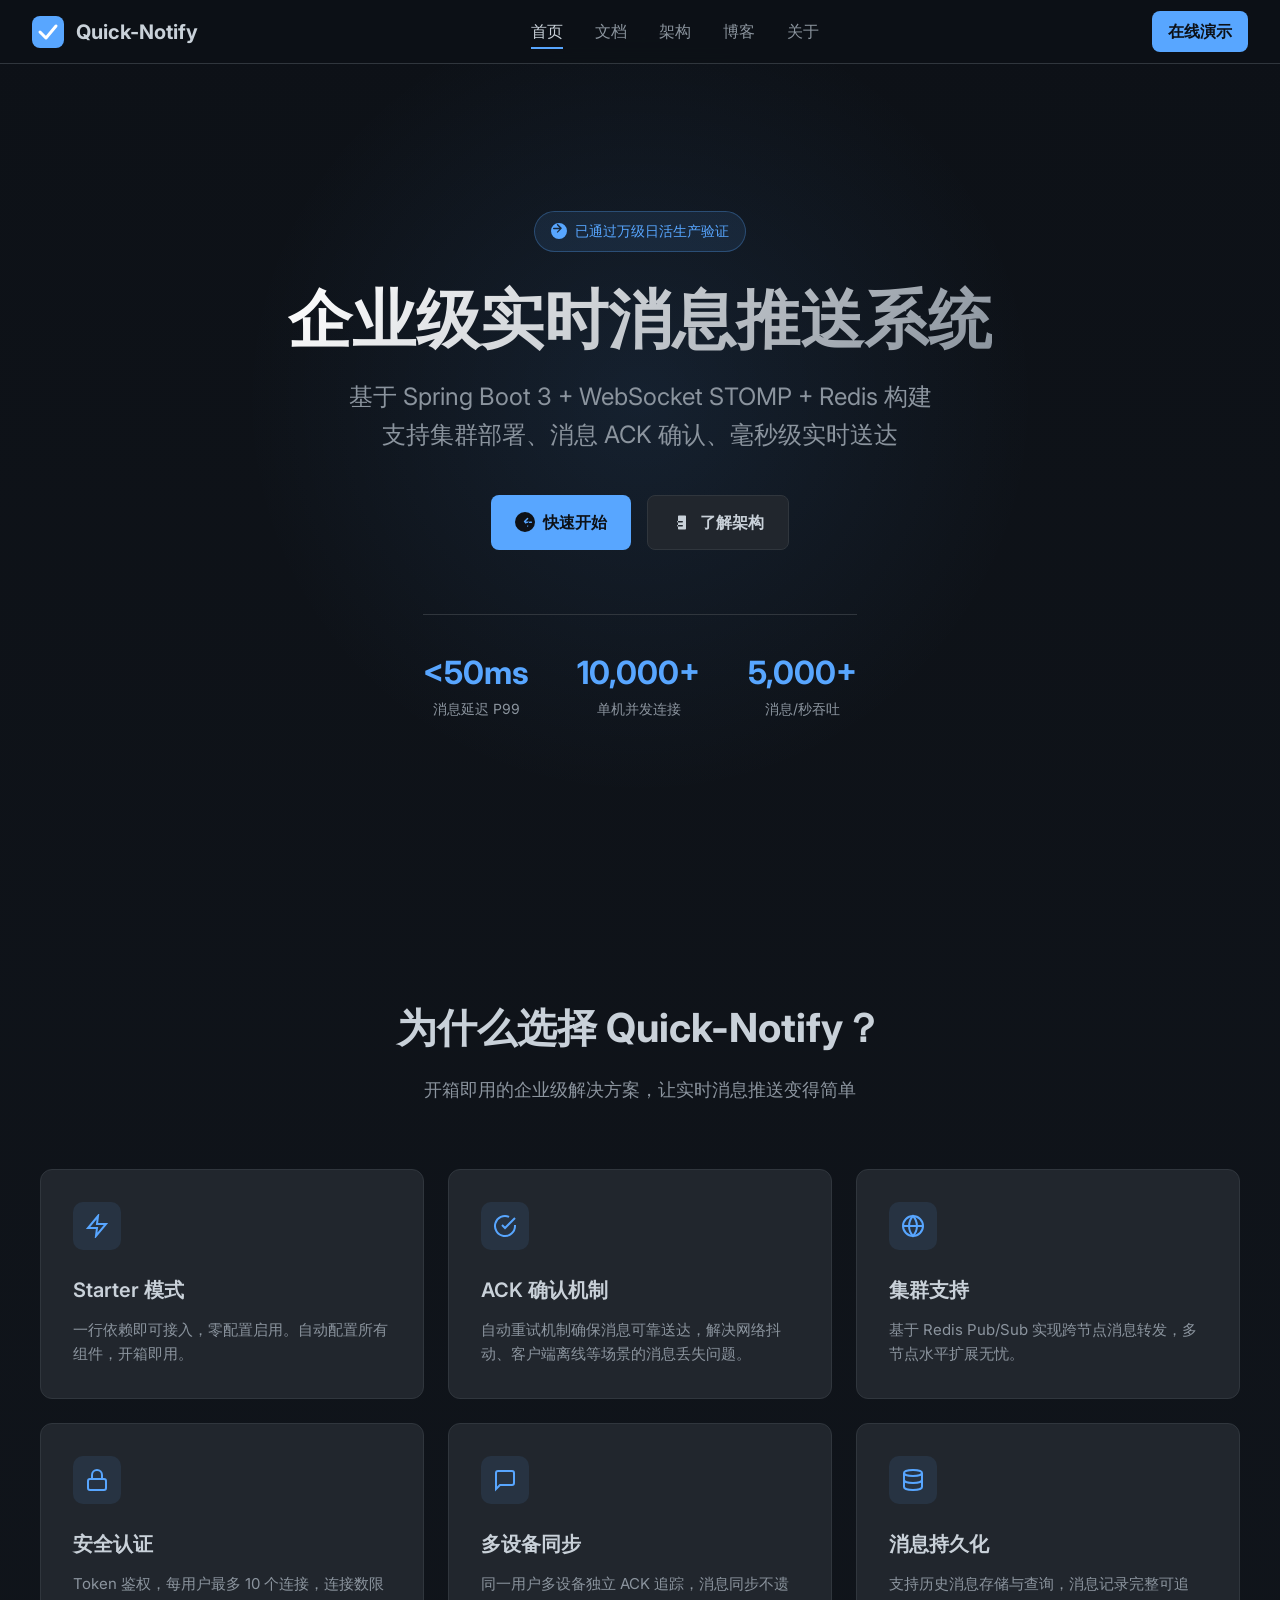
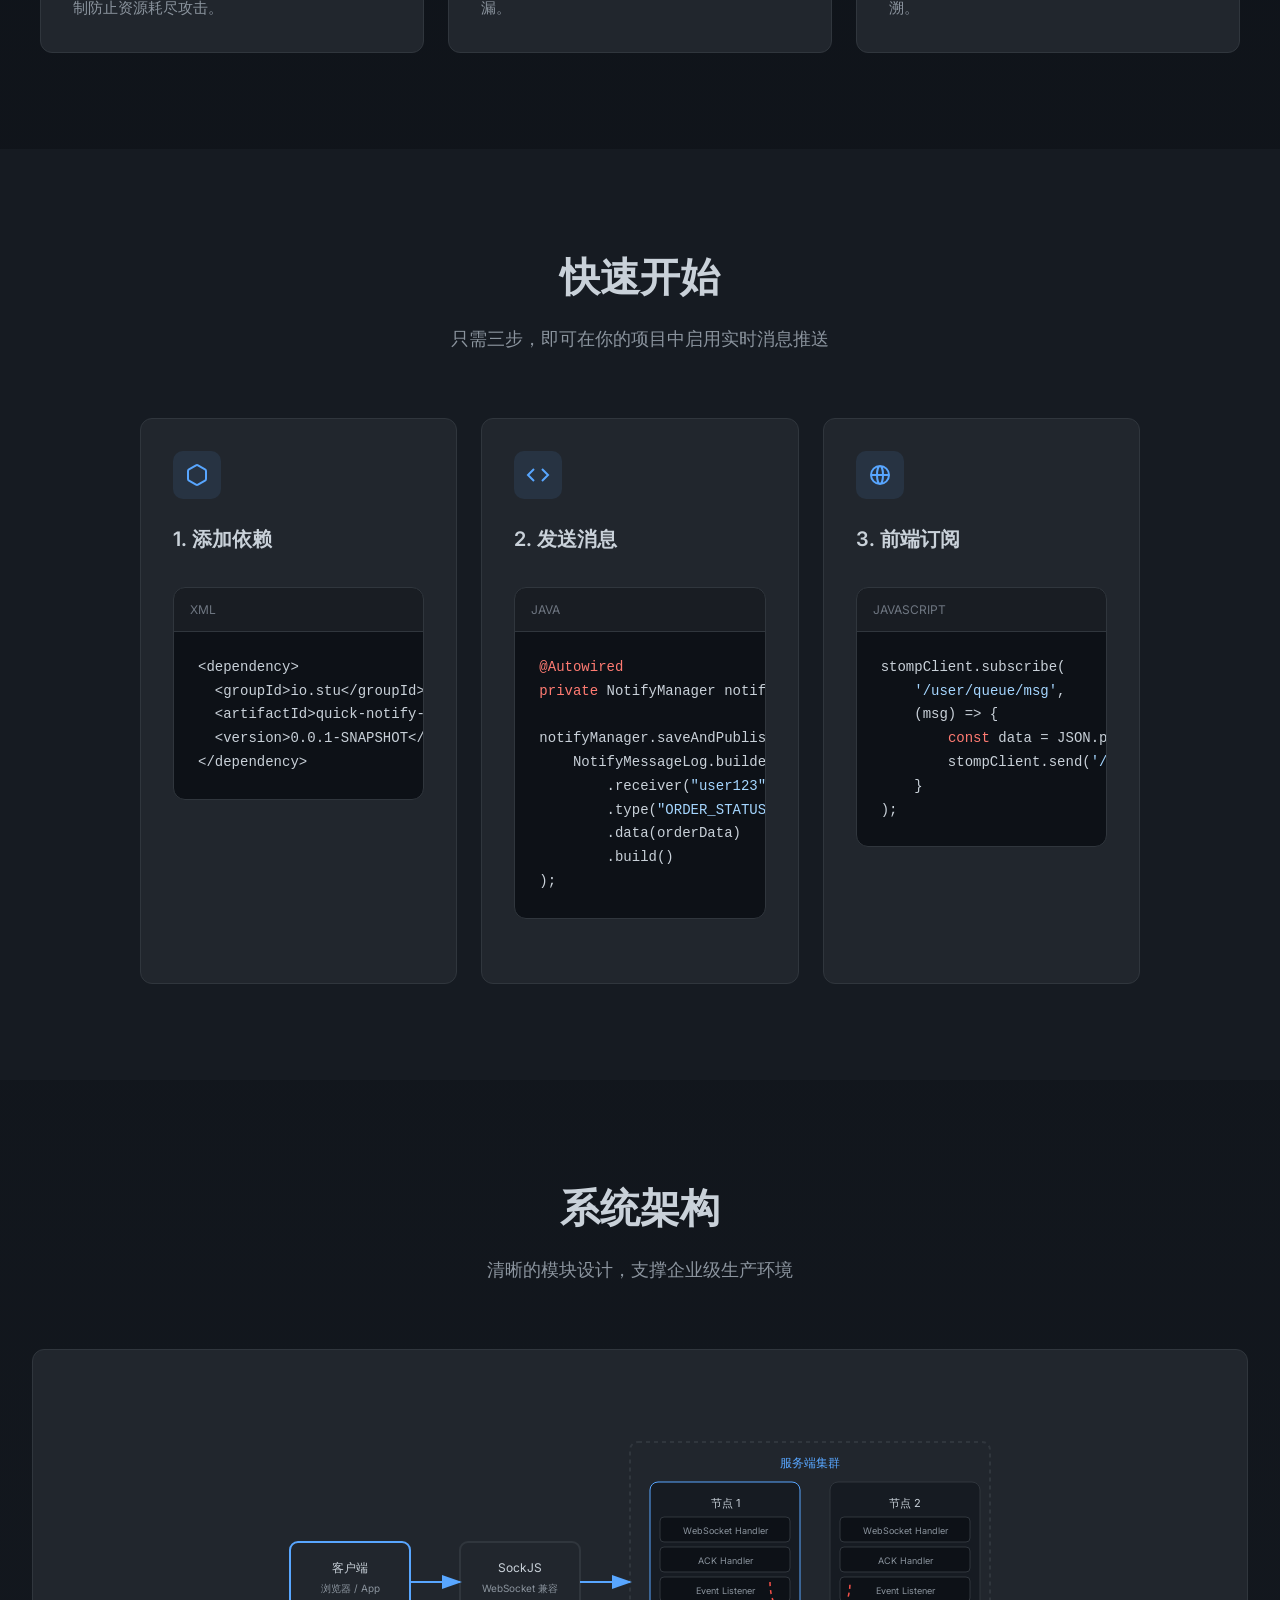
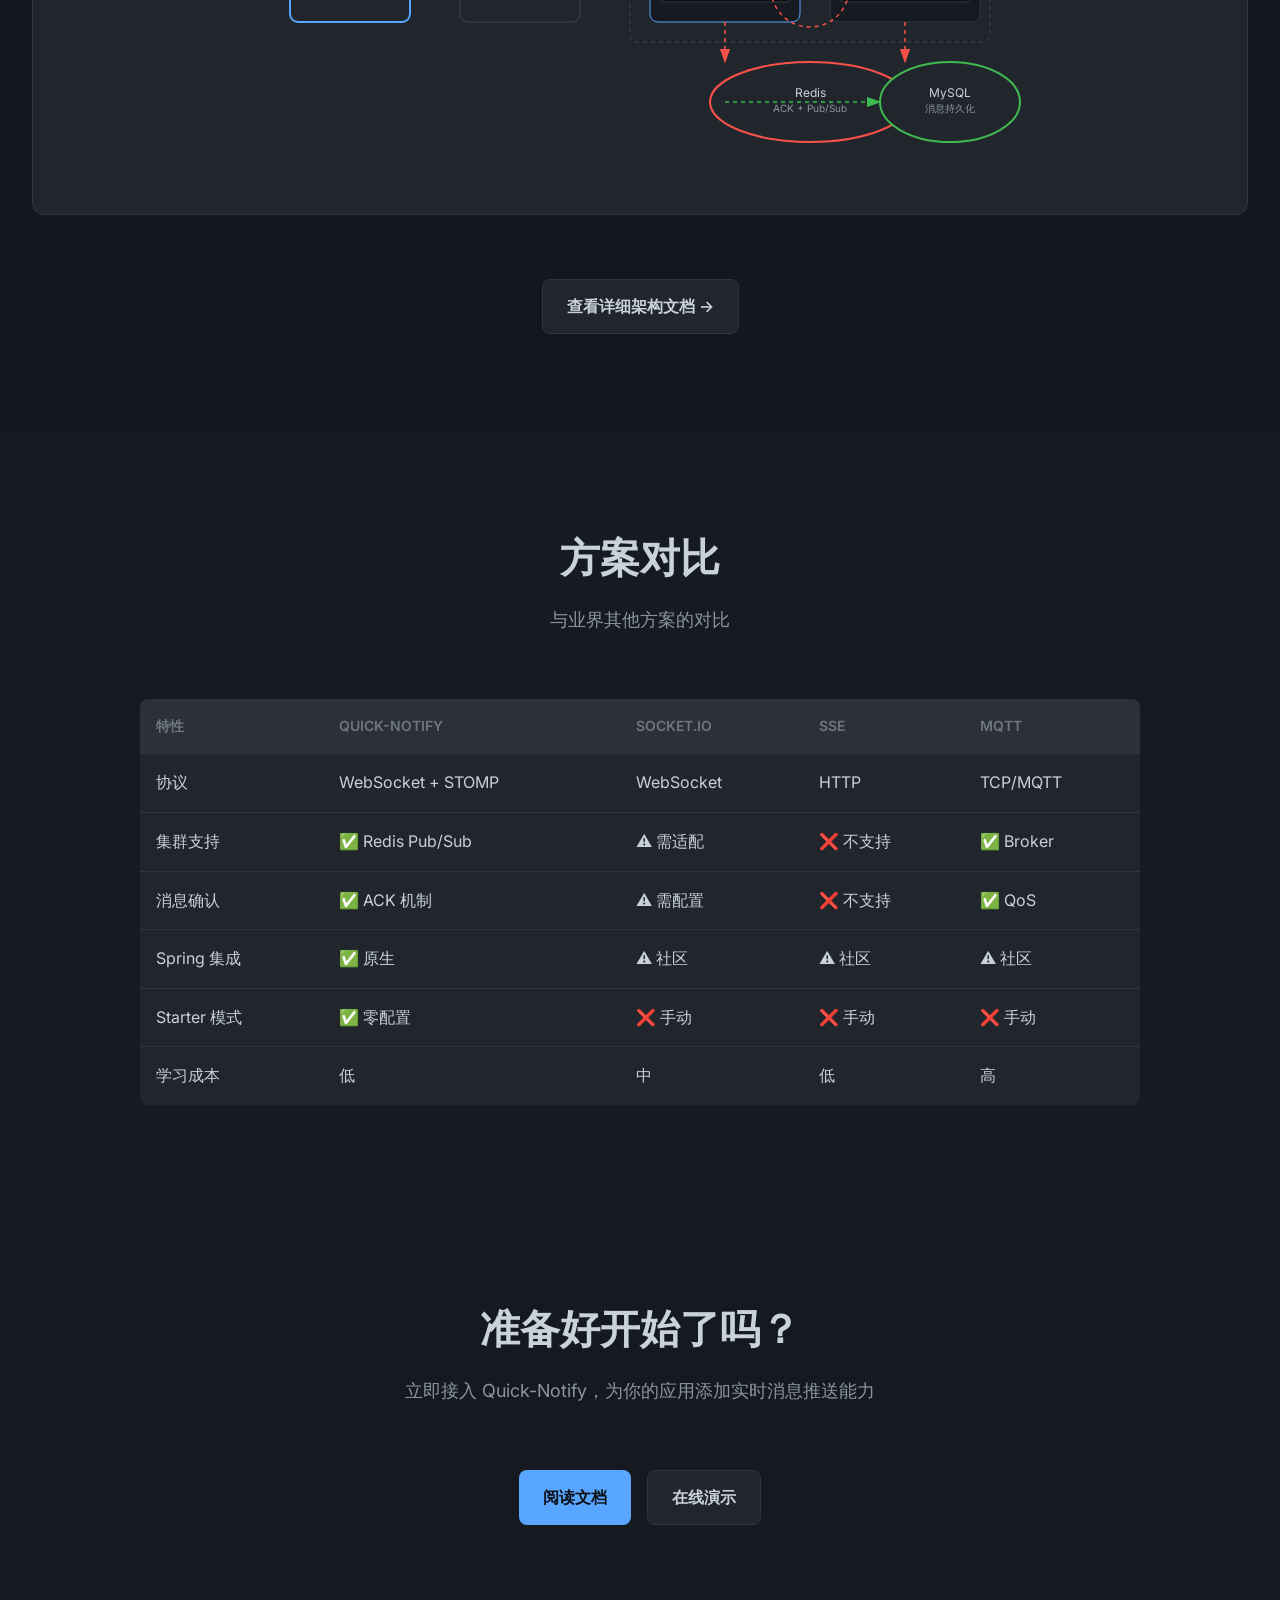
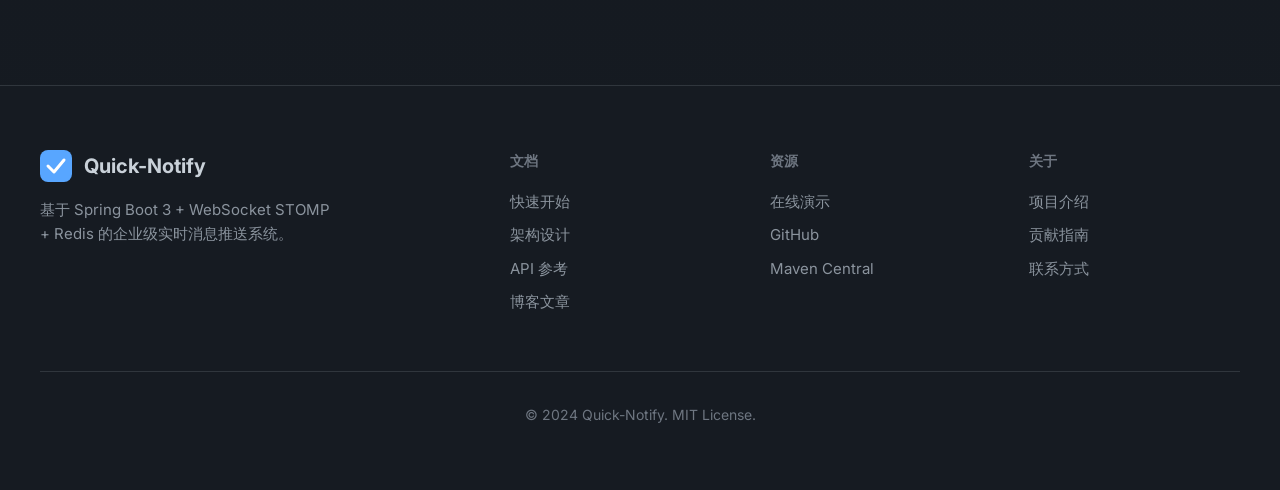
==== website/index.html @ b6212d9e "feat: 官网搭建." ====
<!DOCTYPE html>
<html lang="zh-CN">
<head>
    <meta charset="UTF-8">
    <meta name="viewport" content="width=device-width, initial-scale=1.0">
    <title>Quick-Notify - 企业级实时消息推送系统</title>
    <meta name="description" content="基于 Spring Boot 3 + WebSocket STOMP + Redis 的企业级实时消息推送系统，支持集群部署、消息 ACK 确认、万级日活验证。">
    <link rel="preconnect" href="https://fonts.googleapis.com">
    <link rel="preconnect" href="https://fonts.gstatic.com" crossorigin>
    <link href="https://fonts.googleapis.com/css2?family=Inter:wght@400;500;600;700;800&display=swap" rel="stylesheet">
    <link rel="stylesheet" href="styles.css">
</head>
<body>
    <!-- Navigation -->
    <nav class="navbar">
        <a href="/" class="nav-brand">
            <svg viewBox="0 0 32 32" fill="none" xmlns="http://www.w3.org/2000/svg">
                <rect width="32" height="32" rx="8" fill="#58a6ff"/>
                <path d="M8 16L14 22L24 10" stroke="white" stroke-width="3" stroke-linecap="round" stroke-linejoin="round"/>
            </svg>
            Quick-Notify
        </a>
        <ul class="nav-links">
            <li><a href="/" class="active">首页</a></li>
            <li><a href="/docs">文档</a></li>
            <li><a href="/architecture">架构</a></li>
            <li><a href="/blog">博客</a></li>
            <li><a href="/about">关于</a></li>
        </ul>
        <a href="/demo" class="btn btn-primary nav-cta">在线演示</a>
    </nav>

    <!-- Hero Section -->
    <section class="hero">
        <div class="hero-badge">
            <svg viewBox="0 0 16 16" fill="currentColor">
                <path d="M8 0a8 8 0 1 1 0 16A8 8 0 0 1 8 0ZM5.78 8.75a.75.75 0 0 0 1.284.53l3.5-3.5a.75.75 0 0 0 0-1.06l-3.5-3.5a.75.75 0 0 0-1.06 1.06l2.47 2.47H2.75a.75.75 0 0 0 0 1.5h5.72l-2.47 2.47a.75.75 0 0 0 .53 1.28Z"/>
            </svg>
            已通过万级日活生产验证
        </div>

        <h1 class="hero-title">企业级实时消息推送系统</h1>

        <p class="hero-subtitle">
            基于 Spring Boot 3 + WebSocket STOMP + Redis 构建<br>
            支持集群部署、消息 ACK 确认、毫秒级实时送达
        </p>

        <div class="hero-buttons">
            <a href="/docs" class="btn btn-primary">
                <svg width="20" height="20" viewBox="0 0 20 20" fill="currentColor">
                    <path d="M10 0a10 10 0 1 0 10 10A10 10 0 0 0 10 0Zm4.78 8.78l-3 2.91a.75.75 0 0 1-1.1-.01l-1.63-1.63a.75.75 0 0 1-.01-1.06l3-3a.75.75 0 0 1 1.06 1.06l-2.47 2.47h5.72a.75.75 0 0 1 0 1.5h-5.72l2.47 2.47a.75.75 0 0 1-1.06 1.06Z"/>
                </svg>
                快速开始
            </a>
            <a href="/architecture" class="btn btn-secondary">
                <svg width="20" height="20" viewBox="0 0 20 20" fill="currentColor">
                    <path d="M6.75 3.5a.75.75 0 0 0-.75.75v12.5c0 .414.336.75.75.75h6.5a.75.75 0 0 0 .75-.75V4.25a.75.75 0 0 0-.75-.75h-6.5ZM5 9.75a.75.75 0 0 1 .75-.75h4.5a.75.75 0 0 1 0 1.5h-4.5a.75.75 0 0 1-.75-.75ZM5 13.75a.75.75 0 0 1 .75-.75h4.5a.75.75 0 0 1 0 1.5h-4.5a.75.75 0 0 1-.75-.75Z"/>
                </svg>
                了解架构
            </a>
        </div>

        <div class="hero-stats">
            <div class="stat">
                <div class="stat-value">&lt;50ms</div>
                <div class="stat-label">消息延迟 P99</div>
            </div>
            <div class="stat">
                <div class="stat-value">10,000+</div>
                <div class="stat-label">单机并发连接</div>
            </div>
            <div class="stat">
                <div class="stat-value">5,000+</div>
                <div class="stat-label">消息/秒吞吐</div>
            </div>
        </div>
    </section>

    <!-- Features Section -->
    <section class="section">
        <div class="section-header">
            <h2 class="section-title">为什么选择 Quick-Notify？</h2>
            <p class="section-subtitle">开箱即用的企业级解决方案，让实时消息推送变得简单</p>
        </div>

        <div class="features-grid">
            <div class="feature-card">
                <div class="feature-icon">
                    <svg viewBox="0 0 24 24" fill="none" stroke="currentColor" stroke-width="2">
                        <path d="M13 2L3 14h9l-1 8 10-12h-9l1-8z"/>
                    </svg>
                </div>
                <h3 class="feature-title">Starter 模式</h3>
                <p class="feature-desc">一行依赖即可接入，零配置启用。自动配置所有组件，开箱即用。</p>
            </div>

            <div class="feature-card">
                <div class="feature-icon">
                    <svg viewBox="0 0 24 24" fill="none" stroke="currentColor" stroke-width="2">
                        <path d="M22 11.08V12a10 10 0 1 1-5.93-9.14"/>
                        <polyline points="22 4 12 14.01 9 11.01"/>
                    </svg>
                </div>
                <h3 class="feature-title">ACK 确认机制</h3>
                <p class="feature-desc">自动重试机制确保消息可靠送达，解决网络抖动、客户端离线等场景的消息丢失问题。</p>
            </div>

            <div class="feature-card">
                <div class="feature-icon">
                    <svg viewBox="0 0 24 24" fill="none" stroke="currentColor" stroke-width="2">
                        <circle cx="12" cy="12" r="10"/>
                        <line x1="2" y1="12" x2="22" y2="12"/>
                        <path d="M12 2a15.3 15.3 0 0 1 4 10 15.3 15.3 0 0 1-4 10 15.3 15.3 0 0 1-4-10 15.3 15.3 0 0 1 4-10z"/>
                    </svg>
                </div>
                <h3 class="feature-title">集群支持</h3>
                <p class="feature-desc">基于 Redis Pub/Sub 实现跨节点消息转发，多节点水平扩展无忧。</p>
            </div>

            <div class="feature-card">
                <div class="feature-icon">
                    <svg viewBox="0 0 24 24" fill="none" stroke="currentColor" stroke-width="2">
                        <rect x="3" y="11" width="18" height="11" rx="2" ry="2"/>
                        <path d="M7 11V7a5 5 0 0 1 10 0v4"/>
                    </svg>
                </div>
                <h3 class="feature-title">安全认证</h3>
                <p class="feature-desc">Token 鉴权，每用户最多 10 个连接，连接数限制防止资源耗尽攻击。</p>
            </div>

            <div class="feature-card">
                <div class="feature-icon">
                    <svg viewBox="0 0 24 24" fill="none" stroke="currentColor" stroke-width="2">
                        <path d="M21 15a2 2 0 0 1-2 2H7l-4 4V5a2 2 0 0 1 2-2h14a2 2 0 0 1 2 2z"/>
                    </svg>
                </div>
                <h3 class="feature-title">多设备同步</h3>
                <p class="feature-desc">同一用户多设备独立 ACK 追踪，消息同步不遗漏。</p>
            </div>

            <div class="feature-card">
                <div class="feature-icon">
                    <svg viewBox="0 0 24 24" fill="none" stroke="currentColor" stroke-width="2">
                        <ellipse cx="12" cy="5" rx="9" ry="3"/>
                        <path d="M21 12c0 1.66-4 3-9 3s-9-1.34-9-3"/>
                        <path d="M3 5v14c0 1.66 4 3 9 3s9-1.34 9-3V5"/>
                    </svg>
                </div>
                <h3 class="feature-title">消息持久化</h3>
                <p class="feature-desc">支持历史消息存储与查询，消息记录完整可追溯。</p>
            </div>
        </div>
    </section>

    <!-- Quick Start Section -->
    <section class="section" style="background: var(--secondary);">
        <div class="section-header">
            <h2 class="section-title">快速开始</h2>
            <p class="section-subtitle">只需三步，即可在你的项目中启用实时消息推送</p>
        </div>

        <div class="features-grid" style="max-width: 1000px;">
            <div class="feature-card">
                <div class="feature-icon">
                    <svg viewBox="0 0 24 24" fill="none" stroke="currentColor" stroke-width="2">
                        <path d="M21 16V8a2 2 0 0 0-1-1.73l-7-4a2 2 0 0 0-2 0l-7 4A2 2 0 0 0 3 8v8a2 2 0 0 0 1 1.73l7 4a2 2 0 0 0 2 0l7-4A2 2 0 0 0 21 16z"/>
                    </svg>
                </div>
                <h3 class="feature-title">1. 添加依赖</h3>
                <div class="code-block">
                    <div class="code-header">
                        <span class="code-lang">XML</span>
                    </div>
                    <div class="code-content">
                        <pre><code><span class="tag">&lt;dependency&gt;</span>
  <span class="tag">&lt;groupId&gt;</span>io.stu<span class="tag">&lt;/groupId&gt;</span>
  <span class="tag">&lt;artifactId&gt;</span>quick-notify-spring-boot-starter<span class="tag">&lt;/artifactId&gt;</span>
  <span class="tag">&lt;version&gt;</span>0.0.1-SNAPSHOT<span class="tag">&lt;/version&gt;</span>
<span class="tag">&lt;/dependency&gt;</span></code></pre>
                    </div>
                </div>
            </div>

            <div class="feature-card">
                <div class="feature-icon">
                    <svg viewBox="0 0 24 24" fill="none" stroke="currentColor" stroke-width="2">
                        <polyline points="16 18 22 12 16 6"/>
                        <polyline points="8 6 2 12 8 18"/>
                    </svg>
                </div>
                <h3 class="feature-title">2. 发送消息</h3>
                <div class="code-block">
                    <div class="code-header">
                        <span class="code-lang">Java</span>
                    </div>
                    <div class="code-content">
                        <pre><code><span class="keyword">@Autowired</span>
<span class="keyword">private</span> NotifyManager notifyManager;

notifyManager.saveAndPublish(
    NotifyMessageLog.builder()
        .receiver(<span class="string">"user123"</span>)
        .type(<span class="string">"ORDER_STATUS"</span>)
        .data(orderData)
        .build()
);</code></pre>
                    </div>
                </div>
            </div>

            <div class="feature-card">
                <div class="feature-icon">
                    <svg viewBox="0 0 24 24" fill="none" stroke="currentColor" stroke-width="2">
                        <path d="M21 12a9 9 0 0 1-9 9m9-9a9 9 0 0 0-9-9m9 9H3m9 9a9 9 0 0 1-9-9m9 9c1.657 0 3-4.03 3-9s-1.343-9-3-9m0 18c-1.657 0-3-4.03-3-9s1.343-9 3-9m-9 9a9 9 0 0 1 9-9"/>
                    </svg>
                </div>
                <h3 class="feature-title">3. 前端订阅</h3>
                <div class="code-block">
                    <div class="code-header">
                        <span class="code-lang">JavaScript</span>
                    </div>
                    <div class="code-content">
                        <pre><code>stompClient.subscribe(
    <span class="string">'/user/queue/msg'</span>,
    (msg) => {
        <span class="keyword">const</span> data = JSON.parse(msg.body);
        stompClient.send(<span class="string">'/app/ack'</span>, {}, data.id);
    }
);</code></pre>
                    </div>
                </div>
            </div>
        </div>
    </section>

    <!-- Architecture Preview -->
    <section class="section">
        <div class="section-header">
            <h2 class="section-title">系统架构</h2>
            <p class="section-subtitle">清晰的模块设计，支撑企业级生产环境</p>
        </div>

        <div class="arch-diagram">
            <svg viewBox="0 0 800 400" fill="none" xmlns="http://www.w3.org/2000/svg">
                <!-- Client -->
                <rect x="50" y="160" width="120" height="80" rx="8" fill="#21262d" stroke="#58a6ff" stroke-width="2"/>
                <text x="110" y="190" text-anchor="middle" fill="#c9d1d9" font-size="12">客户端</text>
                <text x="110" y="210" text-anchor="middle" fill="#8b949e" font-size="10">浏览器 / App</text>

                <!-- SockJS -->
                <rect x="220" y="160" width="120" height="80" rx="8" fill="#21262d" stroke="#30363d" stroke-width="2"/>
                <text x="280" y="190" text-anchor="middle" fill="#c9d1d9" font-size="12">SockJS</text>
                <text x="280" y="210" text-anchor="middle" fill="#8b949e" font-size="10">WebSocket 兼容</text>

                <!-- Server Cluster -->
                <rect x="390" y="60" width="360" height="200" rx="8" fill="#21262d" stroke="#30363d" stroke-width="2" stroke-dasharray="4"/>
                <text x="570" y="85" text-anchor="middle" fill="#58a6ff" font-size="12">服务端集群</text>

                <!-- Node 1 -->
                <rect x="410" y="100" width="150" height="140" rx="8" fill="#161b22" stroke="#58a6ff" stroke-width="1"/>
                <text x="485" y="125" text-anchor="middle" fill="#c9d1d9" font-size="11">节点 1</text>
                <rect x="420" y="135" width="130" height="25" rx="4" fill="#0d1117" stroke="#30363d"/>
                <text x="485" y="152" text-anchor="middle" fill="#8b949e" font-size="9">WebSocket Handler</text>
                <rect x="420" y="165" width="130" height="25" rx="4" fill="#0d1117" stroke="#30363d"/>
                <text x="485" y="182" text-anchor="middle" fill="#8b949e" font-size="9">ACK Handler</text>
                <rect x="420" y="195" width="130" height="25" rx="4" fill="#0d1117" stroke="#30363d"/>
                <text x="485" y="212" text-anchor="middle" fill="#8b949e" font-size="9">Event Listener</text>

                <!-- Node 2 -->
                <rect x="590" y="100" width="150" height="140" rx="8" fill="#161b22" stroke="#30363d" stroke-width="1"/>
                <text x="665" y="125" text-anchor="middle" fill="#c9d1d9" font-size="11">节点 2</text>
                <rect x="600" y="135" width="130" height="25" rx="4" fill="#0d1117" stroke="#30363d"/>
                <text x="665" y="152" text-anchor="middle" fill="#8b949e" font-size="9">WebSocket Handler</text>
                <rect x="600" y="165" width="130" height="25" rx="4" fill="#0d1117" stroke="#30363d"/>
                <text x="665" y="182" text-anchor="middle" fill="#8b949e" font-size="9">ACK Handler</text>
                <rect x="600" y="195" width="130" height="25" rx="4" fill="#0d1117" stroke="#30363d"/>
                <text x="665" y="212" text-anchor="middle" fill="#8b949e" font-size="9">Event Listener</text>

                <!-- Redis -->
                <ellipse cx="570" cy="320" rx="100" ry="40" fill="#21262d" stroke="#f85149" stroke-width="2"/>
                <text x="570" y="315" text-anchor="middle" fill="#c9d1d9" font-size="12">Redis</text>
                <text x="570" y="330" text-anchor="middle" fill="#8b949e" font-size="10">ACK + Pub/Sub</text>

                <!-- MySQL -->
                <ellipse cx="710" cy="320" rx="70" ry="40" fill="#21262d" stroke="#3fb950" stroke-width="2"/>
                <text x="710" y="315" text-anchor="middle" fill="#c9d1d9" font-size="12">MySQL</text>
                <text x="710" y="330" text-anchor="middle" fill="#8b949e" font-size="10">消息持久化</text>

                <!-- Arrows -->
                <path d="M170 200 L220 200" stroke="#58a6ff" stroke-width="2" marker-end="url(#arrowhead)"/>
                <path d="M340 200 L390 200" stroke="#58a6ff" stroke-width="2" marker-end="url(#arrowhead)"/>
                <path d="M485 240 L485 280" stroke="#f85149" stroke-width="1.5" stroke-dasharray="4" marker-end="url(#arrowhead-red)"/>
                <path d="M665 240 L665 280" stroke="#f85149" stroke-width="1.5" stroke-dasharray="4" marker-end="url(#arrowhead-red)"/>
                <path d="M485 320 L640 320" stroke="#3fb950" stroke-width="1.5" stroke-dasharray="4" marker-end="url(#arrowhead-green)"/>
                <path d="M570 280 L570 280" stroke="#f85149" stroke-width="1.5" stroke-dasharray="4"/>

                <!-- Pub/Sub Arrow -->
                <path d="M530 200 C530 260 610 260 610 200" stroke="#f85149" stroke-width="1.5" fill="none" stroke-dasharray="4"/>

                <defs>
                    <marker id="arrowhead" markerWidth="10" markerHeight="7" refX="9" refY="3.5" orient="auto">
                        <polygon points="0 0, 10 3.5, 0 7" fill="#58a6ff"/>
                    </marker>
                    <marker id="arrowhead-red" markerWidth="10" markerHeight="7" refX="9" refY="3.5" orient="auto">
                        <polygon points="0 0, 10 3.5, 0 7" fill="#f85149"/>
                    </marker>
                    <marker id="arrowhead-green" markerWidth="10" markerHeight="7" refX="9" refY="3.5" orient="auto">
                        <polygon points="0 0, 10 3.5, 0 7" fill="#3fb950"/>
                    </marker>
                </defs>
            </svg>
        </div>

        <div class="text-center mt-4">
            <a href="/architecture" class="btn btn-secondary">查看详细架构文档 →</a>
        </div>
    </section>

    <!-- Comparison Section -->
    <section class="section" style="background: var(--secondary);">
        <div class="section-header">
            <h2 class="section-title">方案对比</h2>
            <p class="section-subtitle">与业界其他方案的对比</p>
        </div>

        <div class="table-wrapper" style="max-width: 1000px; margin: 0 auto;">
            <table>
                <thead>
                    <tr>
                        <th>特性</th>
                        <th>Quick-Notify</th>
                        <th>Socket.IO</th>
                        <th>SSE</th>
                        <th>MQTT</th>
                    </tr>
                </thead>
                <tbody>
                    <tr>
                        <td>协议</td>
                        <td>WebSocket + STOMP</td>
                        <td>WebSocket</td>
                        <td>HTTP</td>
                        <td>TCP/MQTT</td>
                    </tr>
                    <tr>
                        <td>集群支持</td>
                        <td>✅ Redis Pub/Sub</td>
                        <td>⚠️ 需适配</td>
                        <td>❌ 不支持</td>
                        <td>✅ Broker</td>
                    </tr>
                    <tr>
                        <td>消息确认</td>
                        <td>✅ ACK 机制</td>
                        <td>⚠️ 需配置</td>
                        <td>❌ 不支持</td>
                        <td>✅ QoS</td>
                    </tr>
                    <tr>
                        <td>Spring 集成</td>
                        <td>✅ 原生</td>
                        <td>⚠️ 社区</td>
                        <td>⚠️ 社区</td>
                        <td>⚠️ 社区</td>
                    </tr>
                    <tr>
                        <td>Starter 模式</td>
                        <td>✅ 零配置</td>
                        <td>❌ 手动</td>
                        <td>❌ 手动</td>
                        <td>❌ 手动</td>
                    </tr>
                    <tr>
                        <td>学习成本</td>
                        <td>低</td>
                        <td>中</td>
                        <td>低</td>
                        <td>高</td>
                    </tr>
                </tbody>
            </table>
        </div>
    </section>

    <!-- CTA Section -->
    <section class="section">
        <div class="section-header">
            <h2 class="section-title">准备好开始了吗？</h2>
            <p class="section-subtitle">立即接入 Quick-Notify，为你的应用添加实时消息推送能力</p>
        </div>
        <div class="hero-buttons" style="margin-top: 2rem;">
            <a href="/docs" class="btn btn-primary">阅读文档</a>
            <a href="/demo" class="btn btn-secondary">在线演示</a>
        </div>
    </section>

    <!-- Footer -->
    <footer class="footer">
        <div class="footer-content">
            <div class="footer-brand">
                <a href="/" class="nav-brand">
                    <svg viewBox="0 0 32 32" fill="none" xmlns="http://www.w3.org/2000/svg">
                        <rect width="32" height="32" rx="8" fill="#58a6ff"/>
                        <path d="M8 16L14 22L24 10" stroke="white" stroke-width="3" stroke-linecap="round" stroke-linejoin="round"/>
                    </svg>
                    Quick-Notify
                </a>
                <p>基于 Spring Boot 3 + WebSocket STOMP + Redis 的企业级实时消息推送系统。</p>
            </div>
            <div class="footer-links">
                <h4>文档</h4>
                <ul>
                    <li><a href="/docs">快速开始</a></li>
                    <li><a href="/architecture">架构设计</a></li>
                    <li><a href="/docs#api">API 参考</a></li>
                    <li><a href="/blog">博客文章</a></li>
                </ul>
            </div>
            <div class="footer-links">
                <h4>资源</h4>
                <ul>
                    <li><a href="/demo">在线演示</a></li>
                    <li><a href="https://github.com/your-repo/quick-notify">GitHub</a></li>
                    <li><a href="https://search.maven.org">Maven Central</a></li>
                </ul>
            </div>
            <div class="footer-links">
                <h4>关于</h4>
                <ul>
                    <li><a href="/about">项目介绍</a></li>
                    <li><a href="/about#contributing">贡献指南</a></li>
                    <li><a href="/about#contact">联系方式</a></li>
                </ul>
            </div>
        </div>
        <div class="footer-bottom">
            <p>© 2024 Quick-Notify. MIT License.</p>
        </div>
    </footer>
</body>
</html>
---- website/styles.css ----
/* Quick-Notify Website Styles */

/* ========== Variables ========== */
:root {
    --primary: #0d1117;
    --secondary: #161b22;
    --accent: #58a6ff;
    --accent-hover: #79b8ff;
    --text-primary: #c9d1d9;
    --text-secondary: #8b949e;
    --text-muted: #6e7681;
    --border: #30363d;
    --success: #3fb950;
    --warning: #d29922;
    --error: #f85149;
    --gradient-start: #0d1117;
    --gradient-end: #161b22;
    --card-bg: #21262d;
    --code-bg: #0d1117;
}

/* ========== Reset ========== */
*, *::before, *::after {
    box-sizing: border-box;
    margin: 0;
    padding: 0;
}

html {
    scroll-behavior: smooth;
}

body {
    font-family: 'Inter', -apple-system, BlinkMacSystemFont, 'Segoe UI', Roboto, sans-serif;
    background: linear-gradient(180deg, var(--primary) 0%, var(--secondary) 100%);
    color: var(--text-primary);
    line-height: 1.6;
    min-height: 100vh;
}

a {
    color: var(--accent);
    text-decoration: none;
    transition: color 0.2s;
}

a:hover {
    color: var(--accent-hover);
}

/* ========== Navigation ========== */
.navbar {
    position: fixed;
    top: 0;
    left: 0;
    right: 0;
    height: 64px;
    background: rgba(13, 17, 23, 0.95);
    backdrop-filter: blur(10px);
    border-bottom: 1px solid var(--border);
    display: flex;
    align-items: center;
    justify-content: space-between;
    padding: 0 2rem;
    z-index: 1000;
}

.nav-brand {
    display: flex;
    align-items: center;
    gap: 0.75rem;
    font-size: 1.25rem;
    font-weight: 700;
    color: var(--text-primary);
}

.nav-brand svg {
    width: 32px;
    height: 32px;
}

.nav-links {
    display: flex;
    gap: 2rem;
    list-style: none;
}

.nav-links a {
    color: var(--text-secondary);
    font-weight: 500;
    padding: 0.5rem 0;
    position: relative;
}

.nav-links a:hover,
.nav-links a.active {
    color: var(--text-primary);
}

.nav-links a::after {
    content: '';
    position: absolute;
    bottom: 0;
    left: 0;
    width: 0;
    height: 2px;
    background: var(--accent);
    transition: width 0.2s;
}

.nav-links a:hover::after,
.nav-links a.active::after {
    width: 100%;
}

.nav-cta {
    background: var(--accent);
    color: var(--primary) !important;
    padding: 0.5rem 1rem !important;
    border-radius: 6px;
}

.nav-cta::after {
    display: none !important;
}

.nav-cta:hover {
    background: var(--accent-hover);
}

/* ========== Hero Section ========== */
.hero {
    min-height: 100vh;
    display: flex;
    flex-direction: column;
    align-items: center;
    justify-content: center;
    text-align: center;
    padding: 6rem 2rem 4rem;
    position: relative;
    overflow: hidden;
}

.hero::before {
    content: '';
    position: absolute;
    top: 0;
    left: 50%;
    transform: translateX(-50%);
    width: 800px;
    height: 800px;
    background: radial-gradient(circle, rgba(88, 166, 255, 0.1) 0%, transparent 70%);
    pointer-events: none;
}

.hero-badge {
    display: inline-flex;
    align-items: center;
    gap: 0.5rem;
    background: rgba(88, 166, 255, 0.1);
    border: 1px solid rgba(88, 166, 255, 0.3);
    padding: 0.5rem 1rem;
    border-radius: 50px;
    font-size: 0.875rem;
    color: var(--accent);
    margin-bottom: 2rem;
}

.hero-badge svg {
    width: 16px;
    height: 16px;
}

.hero-title {
    font-size: 4rem;
    font-weight: 800;
    line-height: 1.1;
    margin-bottom: 1.5rem;
    background: linear-gradient(135deg, #fff 0%, #8b949e 100%);
    -webkit-background-clip: text;
    -webkit-text-fill-color: transparent;
    background-clip: text;
}

.hero-subtitle {
    font-size: 1.5rem;
    color: var(--text-secondary);
    max-width: 600px;
    margin-bottom: 2.5rem;
}

.hero-buttons {
    display: flex;
    gap: 1rem;
    flex-wrap: wrap;
    justify-content: center;
}

.btn {
    display: inline-flex;
    align-items: center;
    gap: 0.5rem;
    padding: 0.875rem 1.5rem;
    border-radius: 8px;
    font-weight: 600;
    font-size: 1rem;
    transition: all 0.2s;
    cursor: pointer;
    border: none;
}

.btn-primary {
    background: var(--accent);
    color: var(--primary);
}

.btn-primary:hover {
    background: var(--accent-hover);
    transform: translateY(-2px);
    box-shadow: 0 4px 20px rgba(88, 166, 255, 0.3);
}

.btn-secondary {
    background: var(--card-bg);
    color: var(--text-primary);
    border: 1px solid var(--border);
}

.btn-secondary:hover {
    border-color: var(--accent);
    transform: translateY(-2px);
}

.hero-stats {
    display: flex;
    gap: 3rem;
    margin-top: 4rem;
    padding-top: 2rem;
    border-top: 1px solid var(--border);
}

.stat {
    text-align: center;
}

.stat-value {
    font-size: 2rem;
    font-weight: 700;
    color: var(--accent);
}

.stat-label {
    font-size: 0.875rem;
    color: var(--text-secondary);
}

/* ========== Features Section ========== */
.section {
    padding: 6rem 2rem;
}

.section-header {
    text-align: center;
    max-width: 800px;
    margin: 0 auto 4rem;
}

.section-title {
    font-size: 2.5rem;
    font-weight: 700;
    margin-bottom: 1rem;
}

.section-subtitle {
    font-size: 1.125rem;
    color: var(--text-secondary);
}

.features-grid {
    display: grid;
    grid-template-columns: repeat(auto-fit, minmax(300px, 1fr));
    gap: 1.5rem;
    max-width: 1200px;
    margin: 0 auto;
}

.feature-card {
    background: var(--card-bg);
    border: 1px solid var(--border);
    border-radius: 12px;
    padding: 2rem;
    transition: all 0.3s;
}

.feature-card:hover {
    border-color: var(--accent);
    transform: translateY(-4px);
    box-shadow: 0 8px 30px rgba(0, 0, 0, 0.3);
}

.feature-icon {
    width: 48px;
    height: 48px;
    background: rgba(88, 166, 255, 0.1);
    border-radius: 10px;
    display: flex;
    align-items: center;
    justify-content: center;
    margin-bottom: 1.5rem;
}

.feature-icon svg {
    width: 24px;
    height: 24px;
    color: var(--accent);
}

.feature-title {
    font-size: 1.25rem;
    font-weight: 600;
    margin-bottom: 0.75rem;
}

.feature-desc {
    color: var(--text-secondary);
    font-size: 0.9375rem;
}

/* ========== Code Block ========== */
.code-block {
    background: var(--code-bg);
    border: 1px solid var(--border);
    border-radius: 12px;
    overflow: hidden;
    margin: 2rem 0;
}

.code-header {
    display: flex;
    align-items: center;
    justify-content: space-between;
    padding: 0.75rem 1rem;
    background: rgba(255, 255, 255, 0.05);
    border-bottom: 1px solid var(--border);
}

.code-lang {
    font-size: 0.75rem;
    color: var(--text-muted);
    text-transform: uppercase;
}

.code-copy {
    background: none;
    border: none;
    color: var(--text-muted);
    cursor: pointer;
    padding: 0.25rem 0.5rem;
    border-radius: 4px;
    transition: all 0.2s;
}

.code-copy:hover {
    background: rgba(255, 255, 255, 0.1);
    color: var(--text-primary);
}

.code-content {
    padding: 1.5rem;
    overflow-x: auto;
}

.code-content pre {
    margin: 0;
    font-family: 'Fira Code', 'Monaco', monospace;
    font-size: 0.875rem;
    line-height: 1.7;
}

.code-content code {
    color: var(--text-primary);
}

.code-content .keyword { color: #ff7b72; }
.code-content .string { color: #a5d6ff; }
.code-content .comment { color: #8b949e; }
.code-content .function { color: #d2a8ff; }
.code-content .variable { color: #ffa657; }

/* ========== Architecture Section ========== */
.arch-diagram {
    background: var(--card-bg);
    border: 1px solid var(--border);
    border-radius: 12px;
    padding: 2rem;
    margin: 2rem 0;
}

.arch-diagram svg {
    width: 100%;
    max-width: 800px;
    display: block;
    margin: 0 auto;
}

/* ========== Blog ========== */
.blog-grid {
    display: grid;
    grid-template-columns: repeat(auto-fit, minmax(350px, 1fr));
    gap: 2rem;
    max-width: 1200px;
    margin: 0 auto;
}

.blog-card {
    background: var(--card-bg);
    border: 1px solid var(--border);
    border-radius: 12px;
    overflow: hidden;
    transition: all 0.3s;
}

.blog-card:hover {
    border-color: var(--accent);
    transform: translateY(-4px);
}

.blog-image {
    width: 100%;
    height: 200px;
    background: linear-gradient(135deg, var(--accent) 0%, #1f6feb 100%);
    opacity: 0.8;
}

.blog-content {
    padding: 1.5rem;
}

.blog-meta {
    display: flex;
    align-items: center;
    gap: 1rem;
    margin-bottom: 1rem;
    font-size: 0.875rem;
    color: var(--text-muted);
}

.blog-tag {
    background: rgba(88, 166, 255, 0.1);
    color: var(--accent);
    padding: 0.25rem 0.5rem;
    border-radius: 4px;
    font-size: 0.75rem;
}

.blog-title {
    font-size: 1.25rem;
    font-weight: 600;
    margin-bottom: 0.75rem;
    line-height: 1.4;
}

.blog-excerpt {
    color: var(--text-secondary);
    font-size: 0.9375rem;
    margin-bottom: 1rem;
}

/* ========== Docs ========== */
.docs-layout {
    display: grid;
    grid-template-columns: 250px 1fr;
    gap: 2rem;
    max-width: 1200px;
    margin: 0 auto;
    padding: 2rem;
}

.docs-sidebar {
    position: sticky;
    top: 80px;
    height: fit-content;
}

.docs-nav {
    list-style: none;
}

.docs-nav > li {
    margin-bottom: 0.5rem;
}

.docs-nav a {
    display: block;
    padding: 0.5rem 1rem;
    color: var(--text-secondary);
    border-radius: 6px;
    transition: all 0.2s;
}

.docs-nav a:hover {
    background: rgba(255, 255, 255, 0.05);
    color: var(--text-primary);
}

.docs-nav a.active {
    background: rgba(88, 166, 255, 0.1);
    color: var(--accent);
}

.docs-content {
    max-width: 800px;
}

.docs-section {
    margin-bottom: 3rem;
}

.docs-section h2 {
    font-size: 1.75rem;
    font-weight: 700;
    margin-bottom: 1rem;
    padding-bottom: 0.5rem;
    border-bottom: 1px solid var(--border);
}

.docs-section h3 {
    font-size: 1.25rem;
    font-weight: 600;
    margin: 1.5rem 0 1rem;
}

.docs-section p {
    color: var(--text-secondary);
    margin-bottom: 1rem;
}

.docs-section ul {
    list-style: none;
    margin-bottom: 1rem;
}

.docs-section ul li {
    padding: 0.5rem 0;
    padding-left: 1.5rem;
    position: relative;
    color: var(--text-secondary);
}

.docs-section ul li::before {
    content: '→';
    position: absolute;
    left: 0;
    color: var(--accent);
}

/* ========== Table ========== */
.table-wrapper {
    overflow-x: auto;
    margin: 1.5rem 0;
}

table {
    width: 100%;
    border-collapse: collapse;
    background: var(--card-bg);
    border-radius: 8px;
    overflow: hidden;
}

th, td {
    padding: 1rem;
    text-align: left;
    border-bottom: 1px solid var(--border);
}

th {
    background: rgba(255, 255, 255, 0.05);
    font-weight: 600;
    font-size: 0.875rem;
    text-transform: uppercase;
    color: var(--text-muted);
}

tr:last-child td {
    border-bottom: none;
}

tr:hover td {
    background: rgba(255, 255, 255, 0.02);
}

/* ========== Footer ========== */
.footer {
    background: var(--secondary);
    border-top: 1px solid var(--border);
    padding: 4rem 2rem;
    margin-top: 4rem;
}

.footer-content {
    max-width: 1200px;
    margin: 0 auto;
    display: grid;
    grid-template-columns: 2fr 1fr 1fr 1fr;
    gap: 3rem;
}

.footer-brand {
    max-width: 300px;
}

.footer-brand p {
    color: var(--text-secondary);
    margin-top: 1rem;
    font-size: 0.9375rem;
}

.footer-links h4 {
    font-size: 0.875rem;
    text-transform: uppercase;
    color: var(--text-muted);
    margin-bottom: 1rem;
}

.footer-links ul {
    list-style: none;
}

.footer-links li {
    margin-bottom: 0.5rem;
}

.footer-links a {
    color: var(--text-secondary);
    font-size: 0.9375rem;
}

.footer-links a:hover {
    color: var(--accent);
}

.footer-bottom {
    max-width: 1200px;
    margin: 3rem auto 0;
    padding-top: 2rem;
    border-top: 1px solid var(--border);
    text-align: center;
    color: var(--text-muted);
    font-size: 0.875rem;
}

/* ========== Demo ========== */
.demo-container {
    max-width: 1000px;
    margin: 0 auto;
    padding: 2rem;
}

.demo-panel {
    background: var(--card-bg);
    border: 1px solid var(--border);
    border-radius: 12px;
    overflow: hidden;
    margin-bottom: 2rem;
}

.demo-header {
    display: flex;
    align-items: center;
    justify-content: space-between;
    padding: 1rem 1.5rem;
    background: rgba(255, 255, 255, 0.05);
    border-bottom: 1px solid var(--border);
}

.demo-title {
    font-weight: 600;
}

.demo-body {
    padding: 1.5rem;
}

.demo-controls {
    display: flex;
    gap: 1rem;
    flex-wrap: wrap;
    margin-bottom: 1.5rem;
}

.demo-controls input {
    flex: 1;
    min-width: 200px;
    padding: 0.75rem 1rem;
    background: var(--code-bg);
    border: 1px solid var(--border);
    border-radius: 6px;
    color: var(--text-primary);
    font-size: 0.9375rem;
}

.demo-controls input:focus {
    outline: none;
    border-color: var(--accent);
}

.demo-messages {
    height: 400px;
    overflow-y: auto;
    background: var(--code-bg);
    border: 1px solid var(--border);
    border-radius: 8px;
    padding: 1rem;
    font-family: 'Fira Code', monospace;
    font-size: 0.875rem;
}

.message {
    padding: 0.5rem;
    border-radius: 4px;
    margin-bottom: 0.5rem;
}

.message.sent {
    background: rgba(88, 166, 255, 0.1);
    border-left: 3px solid var(--accent);
}

.message.received {
    background: rgba(63, 185, 80, 0.1);
    border-left: 3px solid var(--success);
}

.message .time {
    color: var(--text-muted);
    font-size: 0.75rem;
}

/* ========== About ========== */
.about-hero {
    text-align: center;
    padding: 4rem 2rem;
}

.about-content {
    max-width: 800px;
    margin: 0 auto;
}

.team-grid {
    display: grid;
    grid-template-columns: repeat(auto-fit, minmax(200px, 1fr));
    gap: 2rem;
    margin-top: 3rem;
}

.team-member {
    text-align: center;
}

.team-avatar {
    width: 120px;
    height: 120px;
    border-radius: 50%;
    background: var(--card-bg);
    border: 2px solid var(--border);
    margin: 0 auto 1rem;
    display: flex;
    align-items: center;
    justify-content: center;
    font-size: 2rem;
    color: var(--accent);
}

.team-name {
    font-weight: 600;
    margin-bottom: 0.25rem;
}

.team-role {
    color: var(--text-muted);
    font-size: 0.875rem;
}

/* ========== Responsive ========== */
@media (max-width: 768px) {
    .hero-title {
        font-size: 2.5rem;
    }

    .hero-stats {
        flex-direction: column;
        gap: 1.5rem;
    }

    .nav-links {
        display: none;
    }

    .docs-layout {
        grid-template-columns: 1fr;
    }

    .footer-content {
        grid-template-columns: 1fr 1fr;
    }

    .features-grid,
    .blog-grid {
        grid-template-columns: 1fr;
    }
}

/* ========== Animations ========== */
@keyframes fadeIn {
    from { opacity: 0; transform: translateY(20px); }
    to { opacity: 1; transform: translateY(0); }
}

.hero > * {
    animation: fadeIn 0.6s ease-out forwards;
}

.hero > *:nth-child(2) { animation-delay: 0.1s; }
.hero > *:nth-child(3) { animation-delay: 0.2s; }
.hero > *:nth-child(4) { animation-delay: 0.3s; }
.hero > *:nth-child(5) { animation-delay: 0.4s; }

/* ========== Utility ========== */
.container {
    max-width: 1200px;
    margin: 0 auto;
    padding: 0 2rem;
}

.text-center { text-align: center; }
.mt-2 { margin-top: 2rem; }
.mt-4 { margin-top: 4rem; }
.mb-2 { margin-bottom: 2rem; }
.mb-4 { margin-bottom: 4rem; }
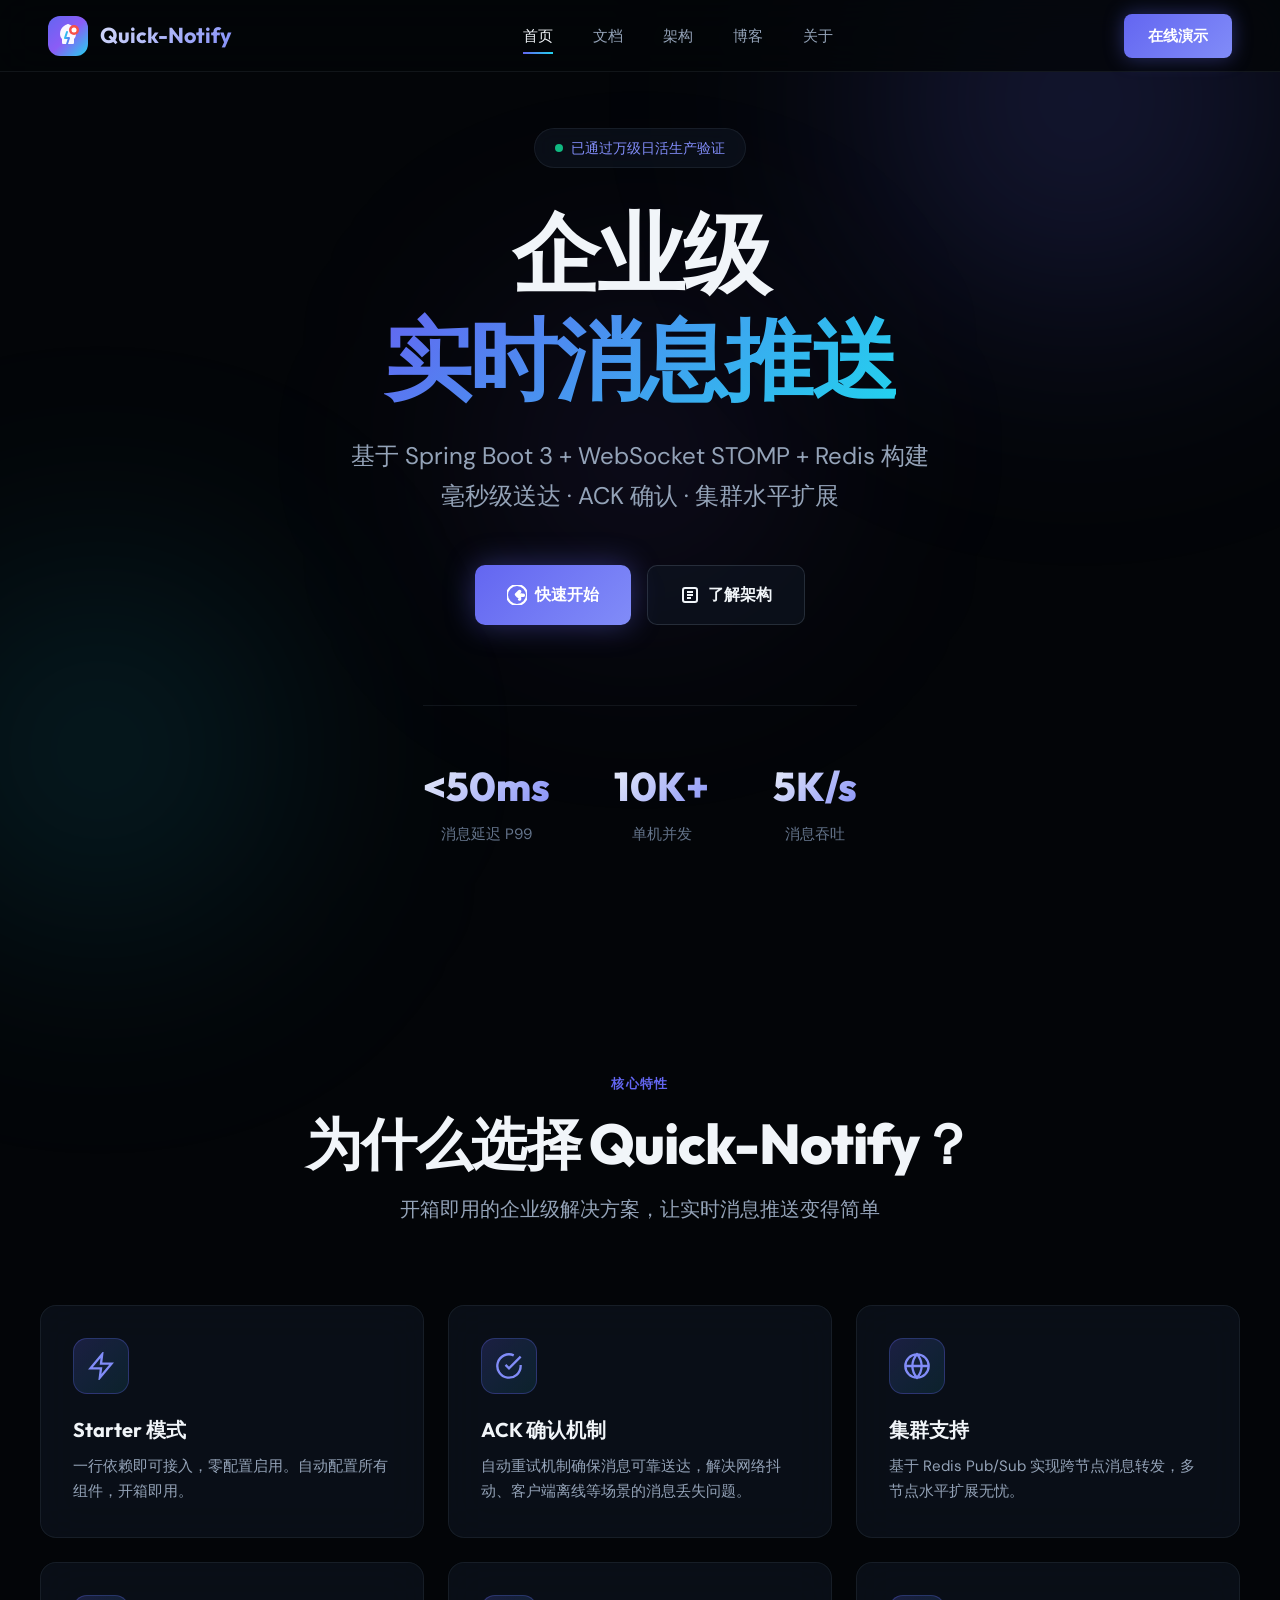
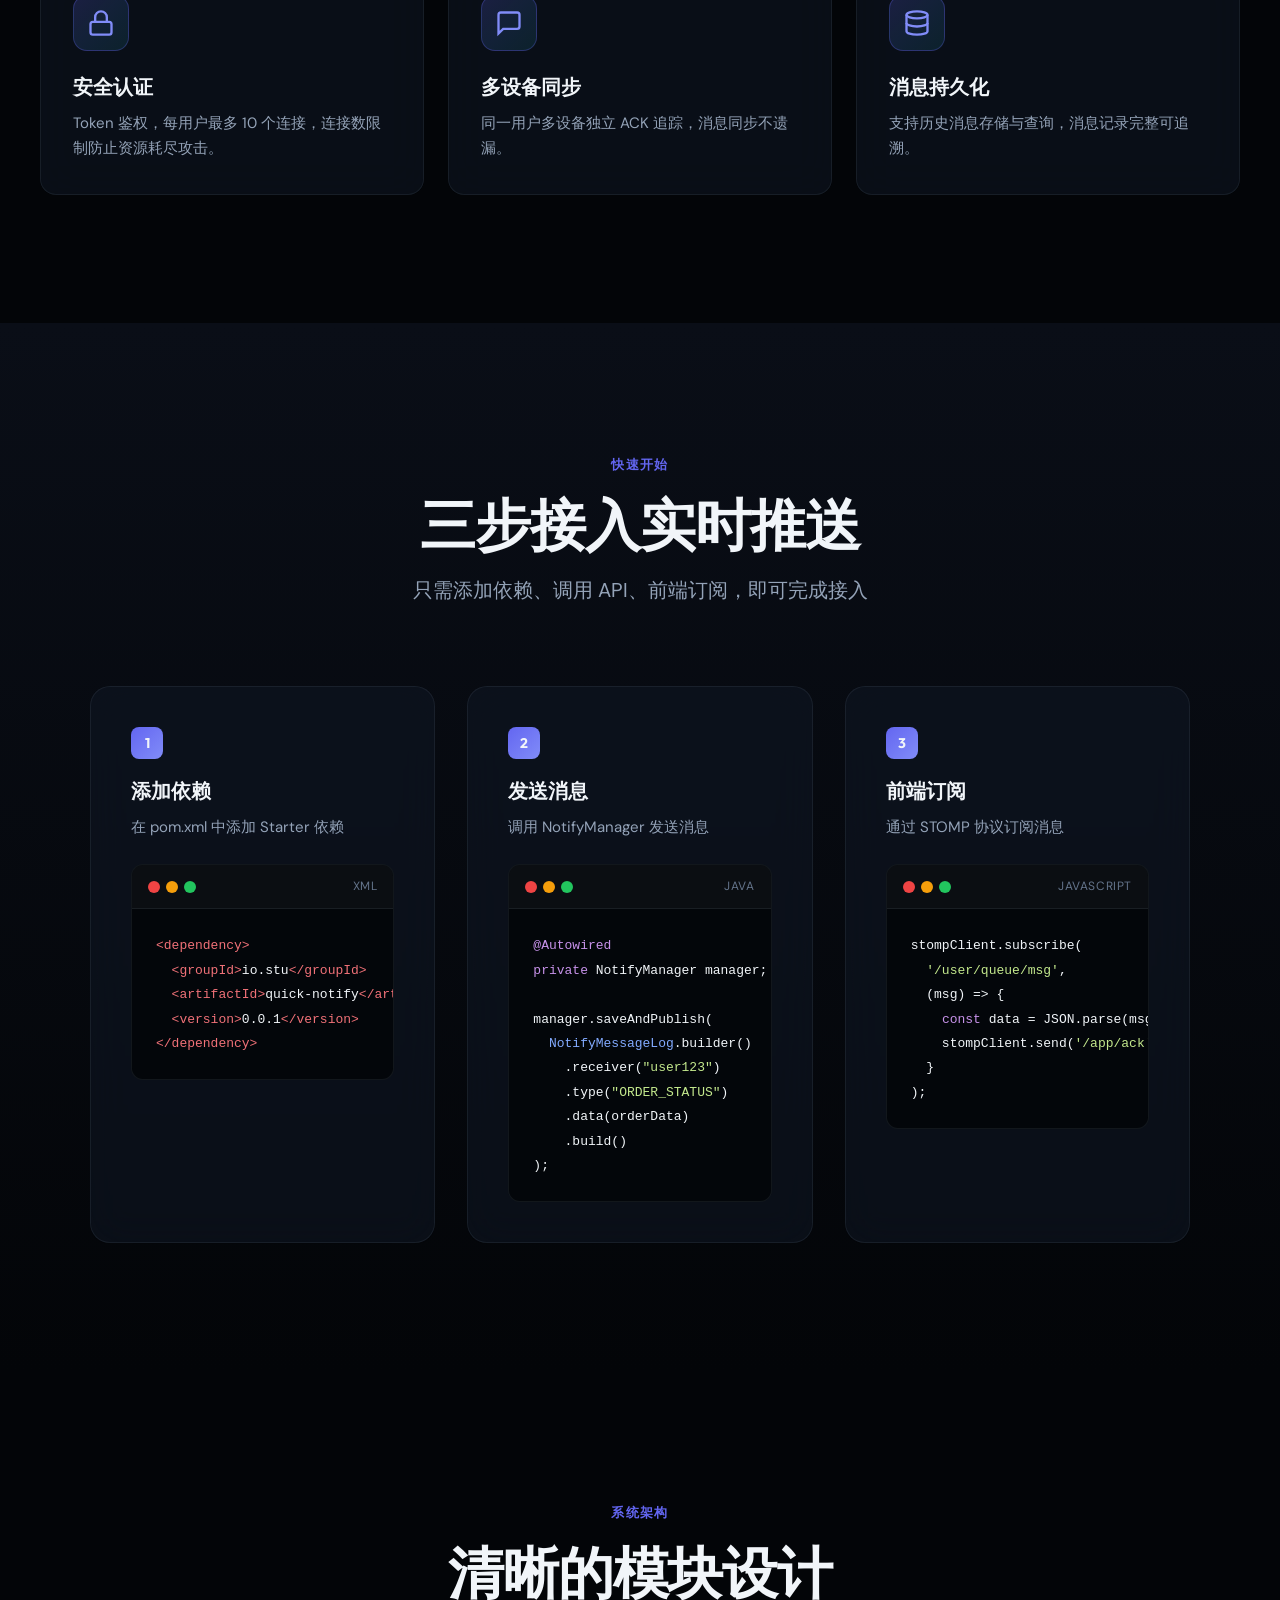
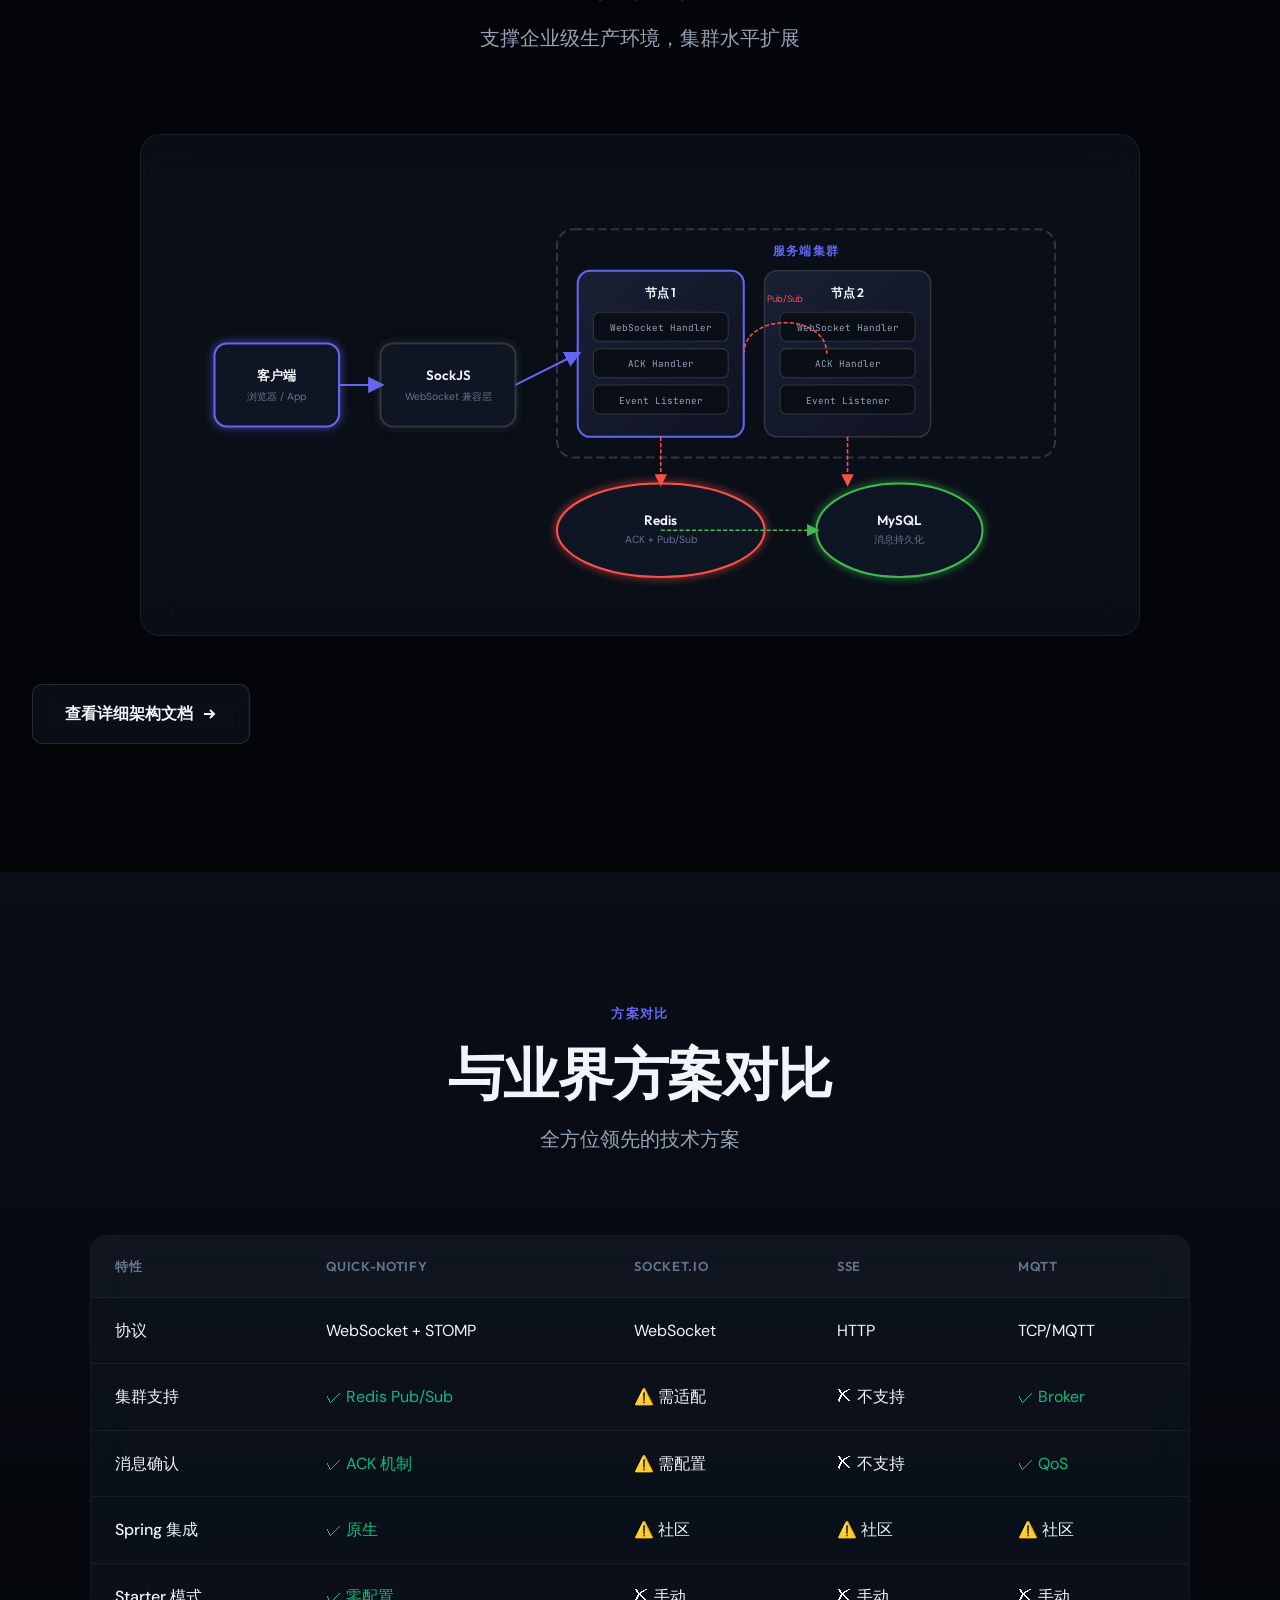
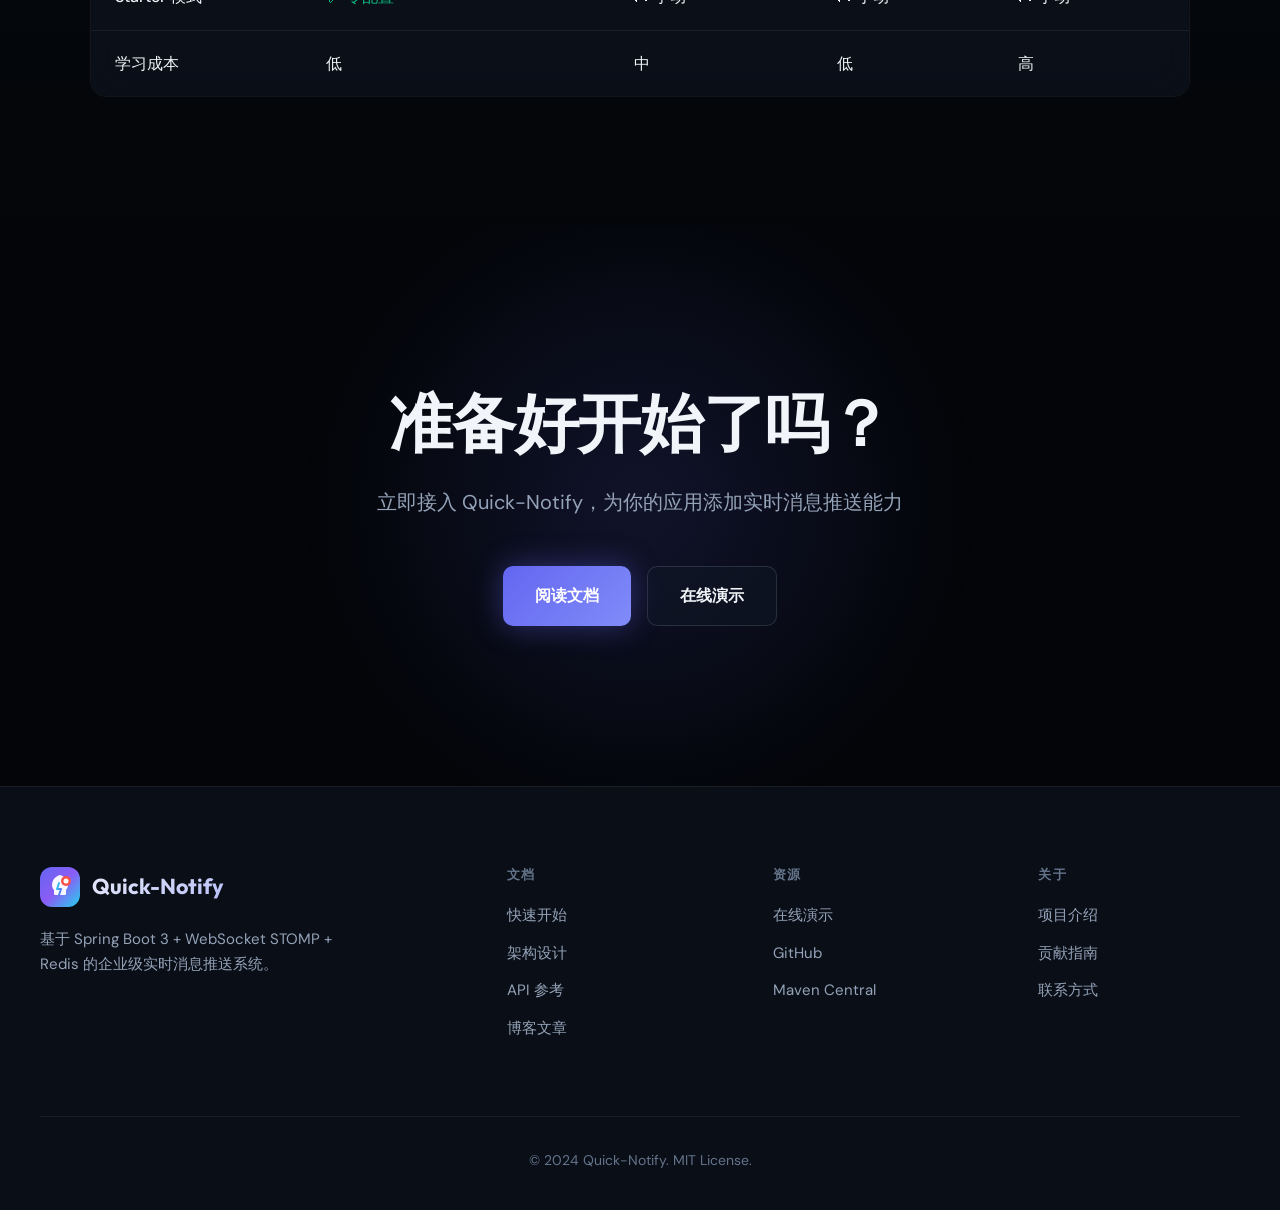
==== commit 12cb8030: "美好website." ====
--- a/website/index.html
+++ b/website/index.html
@@ -3,20 +3,43 @@
 <head>
     <meta charset="UTF-8">
     <meta name="viewport" content="width=device-width, initial-scale=1.0">
-    <title>Quick-Notify - 企业级实时消息推送系统</title>
-    <meta name="description" content="基于 Spring Boot 3 + WebSocket STOMP + Redis 的企业级实时消息推送系统，支持集群部署、消息 ACK 确认、万级日活验证。">
+    <title>Quick-Notify — 企业级实时消息推送系统</title>
+    <meta name="description" content="基于 Spring Boot 3 + WebSocket STOMP + Redis 构建的企业级实时消息推送系统，支持集群部署、毫秒级送达、万级日活验证。">
     <link rel="preconnect" href="https://fonts.googleapis.com">
     <link rel="preconnect" href="https://fonts.gstatic.com" crossorigin>
-    <link href="https://fonts.googleapis.com/css2?family=Inter:wght@400;500;600;700;800&display=swap" rel="stylesheet">
+    <link href="https://fonts.googleapis.com/css2?family=Outfit:wght@300;400;500;600;700;800&family=DM+Sans:wght@400;500;600&family=JetBrains+Mono:wght@400;500&display=swap" rel="stylesheet">
     <link rel="stylesheet" href="styles.css">
 </head>
 <body>
+    <!-- Animated Background -->
+    <div class="bg-gradient-orb orb-1"></div>
+    <div class="bg-gradient-orb orb-2"></div>
+    <div class="bg-gradient-orb orb-3"></div>
+
     <!-- Navigation -->
     <nav class="navbar">
         <a href="/" class="nav-brand">
-            <svg viewBox="0 0 32 32" fill="none" xmlns="http://www.w3.org/2000/svg">
-                <rect width="32" height="32" rx="8" fill="#58a6ff"/>
-                <path d="M8 16L14 22L24 10" stroke="white" stroke-width="3" stroke-linecap="round" stroke-linejoin="round"/>
+            <svg viewBox="0 0 40 40" fill="none" xmlns="http://www.w3.org/2000/svg">
+                <defs>
+                    <linearGradient id="logoGrad" x1="0%" y1="0%" x2="100%" y2="100%">
+                        <stop offset="0%" stop-color="#6366f1"/>
+                        <stop offset="50%" stop-color="#8b5cf6"/>
+                        <stop offset="100%" stop-color="#22d3ee"/>
+                    </linearGradient>
+                    <linearGradient id="logoGrad2" x1="0%" y1="0%" x2="100%" y2="100%">
+                        <stop offset="0%" stop-color="#22d3ee"/>
+                        <stop offset="100%" stop-color="#6366f1"/>
+                    </linearGradient>
+                </defs>
+                <!-- Background shape -->
+                <rect width="40" height="40" rx="12" fill="url(#logoGrad)"/>
+                <!-- Stylized bell + lightning bolt -->
+                <path d="M20 8C20 8 12 10 12 18C12 20 13 22 14 23V26C14 27 14 28 15 28H25C26 28 26 27 26 26V23C27 22 28 20 28 18C28 10 20 8 20 8Z" fill="white" fill-opacity="0.95"/>
+                <!-- Notification dot -->
+                <circle cx="26" cy="14" r="5" fill="#f85149"/>
+                <circle cx="26" cy="14" r="2.5" fill="white"/>
+                <!-- Lightning accent -->
+                <path d="M19 16L17 22H21L19 28" stroke="url(#logoGrad2)" stroke-width="2" stroke-linecap="round" stroke-linejoin="round"/>
             </svg>
             Quick-Notify
         </a>
@@ -27,35 +50,37 @@
             <li><a href="/blog">博客</a></li>
             <li><a href="/about">关于</a></li>
         </ul>
-        <a href="/demo" class="btn btn-primary nav-cta">在线演示</a>
+        <a href="/demo" class="nav-cta">在线演示</a>
     </nav>
 
     <!-- Hero Section -->
     <section class="hero">
         <div class="hero-badge">
-            <svg viewBox="0 0 16 16" fill="currentColor">
-                <path d="M8 0a8 8 0 1 1 0 16A8 8 0 0 1 8 0ZM5.78 8.75a.75.75 0 0 0 1.284.53l3.5-3.5a.75.75 0 0 0 0-1.06l-3.5-3.5a.75.75 0 0 0-1.06 1.06l2.47 2.47H2.75a.75.75 0 0 0 0 1.5h5.72l-2.47 2.47a.75.75 0 0 0 .53 1.28Z"/>
-            </svg>
+            <span class="dot"></span>
             已通过万级日活生产验证
         </div>
 
-        <h1 class="hero-title">企业级实时消息推送系统</h1>
+        <h1 class="hero-title">
+            <span class="line">企业级</span>
+            <span class="line gradient">实时消息推送</span>
+        </h1>
 
         <p class="hero-subtitle">
             基于 Spring Boot 3 + WebSocket STOMP + Redis 构建<br>
-            支持集群部署、消息 ACK 确认、毫秒级实时送达
+            毫秒级送达 · ACK 确认 · 集群水平扩展
         </p>
 
         <div class="hero-buttons">
             <a href="/docs" class="btn btn-primary">
-                <svg width="20" height="20" viewBox="0 0 20 20" fill="currentColor">
+                <svg width="20" height="20" viewBox="0 0 20 20" fill="none" stroke="currentColor" stroke-width="2">
                     <path d="M10 0a10 10 0 1 0 10 10A10 10 0 0 0 10 0Zm4.78 8.78l-3 2.91a.75.75 0 0 1-1.1-.01l-1.63-1.63a.75.75 0 0 1-.01-1.06l3-3a.75.75 0 0 1 1.06 1.06l-2.47 2.47h5.72a.75.75 0 0 1 0 1.5h-5.72l2.47 2.47a.75.75 0 0 1-1.06 1.06Z"/>
                 </svg>
                 快速开始
             </a>
             <a href="/architecture" class="btn btn-secondary">
-                <svg width="20" height="20" viewBox="0 0 20 20" fill="currentColor">
-                    <path d="M6.75 3.5a.75.75 0 0 0-.75.75v12.5c0 .414.336.75.75.75h6.5a.75.75 0 0 0 .75-.75V4.25a.75.75 0 0 0-.75-.75h-6.5ZM5 9.75a.75.75 0 0 1 .75-.75h4.5a.75.75 0 0 1 0 1.5h-4.5a.75.75 0 0 1-.75-.75ZM5 13.75a.75.75 0 0 1 .75-.75h4.5a.75.75 0 0 1 0 1.5h-4.5a.75.75 0 0 1-.75-.75Z"/>
+                <svg width="20" height="20" viewBox="0 0 20 20" fill="none" stroke="currentColor" stroke-width="2">
+                    <rect x="3" y="3" width="14" height="14" rx="2"/>
+                    <path d="M7 7h6M7 10h6M7 13h4"/>
                 </svg>
                 了解架构
             </a>
@@ -67,24 +92,25 @@
                 <div class="stat-label">消息延迟 P99</div>
             </div>
             <div class="stat">
-                <div class="stat-value">10,000+</div>
-                <div class="stat-label">单机并发连接</div>
+                <div class="stat-value">10K+</div>
+                <div class="stat-label">单机并发</div>
             </div>
             <div class="stat">
-                <div class="stat-value">5,000+</div>
-                <div class="stat-label">消息/秒吞吐</div>
+                <div class="stat-value">5K/s</div>
+                <div class="stat-label">消息吞吐</div>
             </div>
         </div>
     </section>
 
     <!-- Features Section -->
     <section class="section">
-        <div class="section-header">
+        <div class="section-header reveal">
+            <span class="section-label">核心特性</span>
             <h2 class="section-title">为什么选择 Quick-Notify？</h2>
             <p class="section-subtitle">开箱即用的企业级解决方案，让实时消息推送变得简单</p>
         </div>
 
-        <div class="features-grid">
+        <div class="features-grid stagger-children">
             <div class="feature-card">
                 <div class="feature-icon">
                     <svg viewBox="0 0 24 24" fill="none" stroke="currentColor" stroke-width="2">
@@ -154,79 +180,73 @@
     </section>
 
     <!-- Quick Start Section -->
-    <section class="section" style="background: var(--secondary);">
-        <div class="section-header">
-            <h2 class="section-title">快速开始</h2>
-            <p class="section-subtitle">只需三步，即可在你的项目中启用实时消息推送</p>
-        </div>
-
-        <div class="features-grid" style="max-width: 1000px;">
-            <div class="feature-card">
-                <div class="feature-icon">
-                    <svg viewBox="0 0 24 24" fill="none" stroke="currentColor" stroke-width="2">
-                        <path d="M21 16V8a2 2 0 0 0-1-1.73l-7-4a2 2 0 0 0-2 0l-7 4A2 2 0 0 0 3 8v8a2 2 0 0 0 1 1.73l7 4a2 2 0 0 0 2 0l7-4A2 2 0 0 0 21 16z"/>
-                    </svg>
-                </div>
-                <h3 class="feature-title">1. 添加依赖</h3>
+    <section class="section quick-start">
+        <div class="section-header reveal">
+            <span class="section-label">快速开始</span>
+            <h2 class="section-title">三步接入实时推送</h2>
+            <p class="section-subtitle">只需添加依赖、调用 API、前端订阅，即可完成接入</p>
+        </div>
+
+        <div class="quick-start-grid stagger-children">
+            <div class="quick-start-card">
+                <span class="step-number">1</span>
+                <h3 class="feature-title">添加依赖</h3>
+                <p class="feature-desc">在 pom.xml 中添加 Starter 依赖</p>
                 <div class="code-block">
                     <div class="code-header">
+                        <div class="code-dots"><span></span><span></span><span></span></div>
                         <span class="code-lang">XML</span>
                     </div>
                     <div class="code-content">
-                        <pre><code><span class="tag">&lt;dependency&gt;</span>
+<pre><code><span class="tag">&lt;dependency&gt;</span>
   <span class="tag">&lt;groupId&gt;</span>io.stu<span class="tag">&lt;/groupId&gt;</span>
-  <span class="tag">&lt;artifactId&gt;</span>quick-notify-spring-boot-starter<span class="tag">&lt;/artifactId&gt;</span>
-  <span class="tag">&lt;version&gt;</span>0.0.1-SNAPSHOT<span class="tag">&lt;/version&gt;</span>
+  <span class="tag">&lt;artifactId&gt;</span>quick-notify<span class="tag">&lt;/artifactId&gt;</span>
+  <span class="tag">&lt;version&gt;</span>0.0.1<span class="tag">&lt;/version&gt;</span>
 <span class="tag">&lt;/dependency&gt;</span></code></pre>
                     </div>
                 </div>
             </div>
 
-            <div class="feature-card">
-                <div class="feature-icon">
-                    <svg viewBox="0 0 24 24" fill="none" stroke="currentColor" stroke-width="2">
-                        <polyline points="16 18 22 12 16 6"/>
-                        <polyline points="8 6 2 12 8 18"/>
-                    </svg>
-                </div>
-                <h3 class="feature-title">2. 发送消息</h3>
+            <div class="quick-start-card">
+                <span class="step-number">2</span>
+                <h3 class="feature-title">发送消息</h3>
+                <p class="feature-desc">调用 NotifyManager 发送消息</p>
                 <div class="code-block">
                     <div class="code-header">
+                        <div class="code-dots"><span></span><span></span><span></span></div>
                         <span class="code-lang">Java</span>
                     </div>
                     <div class="code-content">
-                        <pre><code><span class="keyword">@Autowired</span>
-<span class="keyword">private</span> NotifyManager notifyManager;
-
-notifyManager.saveAndPublish(
-    NotifyMessageLog.builder()
-        .receiver(<span class="string">"user123"</span>)
-        .type(<span class="string">"ORDER_STATUS"</span>)
-        .data(orderData)
-        .build()
+<pre><code><span class="keyword">@Autowired</span>
+<span class="keyword">private</span> NotifyManager manager;
+
+manager.saveAndPublish(
+  <span class="function">NotifyMessageLog</span>.builder()
+    .receiver(<span class="string">"user123"</span>)
+    .type(<span class="string">"ORDER_STATUS"</span>)
+    .data(orderData)
+    .build()
 );</code></pre>
                     </div>
                 </div>
             </div>
 
-            <div class="feature-card">
-                <div class="feature-icon">
-                    <svg viewBox="0 0 24 24" fill="none" stroke="currentColor" stroke-width="2">
-                        <path d="M21 12a9 9 0 0 1-9 9m9-9a9 9 0 0 0-9-9m9 9H3m9 9a9 9 0 0 1-9-9m9 9c1.657 0 3-4.03 3-9s-1.343-9-3-9m0 18c-1.657 0-3-4.03-3-9s1.343-9 3-9m-9 9a9 9 0 0 1 9-9"/>
-                    </svg>
-                </div>
-                <h3 class="feature-title">3. 前端订阅</h3>
+            <div class="quick-start-card">
+                <span class="step-number">3</span>
+                <h3 class="feature-title">前端订阅</h3>
+                <p class="feature-desc">通过 STOMP 协议订阅消息</p>
                 <div class="code-block">
                     <div class="code-header">
+                        <div class="code-dots"><span></span><span></span><span></span></div>
                         <span class="code-lang">JavaScript</span>
                     </div>
                     <div class="code-content">
-                        <pre><code>stompClient.subscribe(
-    <span class="string">'/user/queue/msg'</span>,
-    (msg) => {
-        <span class="keyword">const</span> data = JSON.parse(msg.body);
-        stompClient.send(<span class="string">'/app/ack'</span>, {}, data.id);
-    }
+<pre><code>stompClient.subscribe(
+  <span class="string">'/user/queue/msg'</span>,
+  (msg) => {
+    <span class="keyword">const</span> data = JSON.parse(msg.body);
+    stompClient.send(<span class="string">'/app/ack'</span>, {}, data.id);
+  }
 );</code></pre>
                     </div>
                 </div>
@@ -234,97 +254,149 @@
         </div>
     </section>
 
-    <!-- Architecture Preview -->
+    <!-- Architecture Section -->
     <section class="section">
-        <div class="section-header">
-            <h2 class="section-title">系统架构</h2>
-            <p class="section-subtitle">清晰的模块设计，支撑企业级生产环境</p>
-        </div>
-
-        <div class="arch-diagram">
-            <svg viewBox="0 0 800 400" fill="none" xmlns="http://www.w3.org/2000/svg">
+        <div class="section-header reveal">
+            <span class="section-label">系统架构</span>
+            <h2 class="section-title">清晰的模块设计</h2>
+            <p class="section-subtitle">支撑企业级生产环境，集群水平扩展</p>
+        </div>
+
+        <div class="arch-diagram reveal">
+            <svg viewBox="0 0 900 420" fill="none" xmlns="http://www.w3.org/2000/svg">
+                <defs>
+                    <linearGradient id="nodeGrad" x1="0%" y1="0%" x2="100%" y2="100%">
+                        <stop offset="0%" stop-color="#1a1f35"/>
+                        <stop offset="100%" stop-color="#0f1322"/>
+                    </linearGradient>
+                    <linearGradient id="accentGrad" x1="0%" y1="0%" x2="100%" y2="100%">
+                        <stop offset="0%" stop-color="#6366f1"/>
+                        <stop offset="100%" stop-color="#22d3ee"/>
+                    </linearGradient>
+                    <filter id="glow" x="-50%" y="-50%" width="200%" height="200%">
+                        <feGaussianBlur stdDeviation="4" result="blur"/>
+                        <feMerge>
+                            <feMergeNode in="blur"/>
+                            <feMergeNode in="SourceGraphic"/>
+                        </feMerge>
+                    </filter>
+                </defs>
+
                 <!-- Client -->
-                <rect x="50" y="160" width="120" height="80" rx="8" fill="#21262d" stroke="#58a6ff" stroke-width="2"/>
-                <text x="110" y="190" text-anchor="middle" fill="#c9d1d9" font-size="12">客户端</text>
-                <text x="110" y="210" text-anchor="middle" fill="#8b949e" font-size="10">浏览器 / App</text>
-
-                <!-- SockJS -->
-                <rect x="220" y="160" width="120" height="80" rx="8" fill="#21262d" stroke="#30363d" stroke-width="2"/>
-                <text x="280" y="190" text-anchor="middle" fill="#c9d1d9" font-size="12">SockJS</text>
-                <text x="280" y="210" text-anchor="middle" fill="#8b949e" font-size="10">WebSocket 兼容</text>
-
-                <!-- Server Cluster -->
-                <rect x="390" y="60" width="360" height="200" rx="8" fill="#21262d" stroke="#30363d" stroke-width="2" stroke-dasharray="4"/>
-                <text x="570" y="85" text-anchor="middle" fill="#58a6ff" font-size="12">服务端集群</text>
+                <g filter="url(#glow)">
+                    <rect x="40" y="170" width="120" height="80" rx="12" fill="#0f1322" stroke="#6366f1" stroke-width="2"/>
+                    <text x="100" y="205" text-anchor="middle" fill="#f1f5f9" font-family="Outfit" font-size="13" font-weight="600">客户端</text>
+                    <text x="100" y="225" text-anchor="middle" fill="#64748b" font-family="DM Sans" font-size="10">浏览器 / App</text>
+                </g>
+
+                <!-- SockJS Gateway -->
+                <g filter="url(#glow)">
+                    <rect x="200" y="170" width="130" height="80" rx="12" fill="#0f1322" stroke="#30363d" stroke-width="2"/>
+                    <text x="265" y="205" text-anchor="middle" fill="#f1f5f9" font-family="Outfit" font-size="13" font-weight="600">SockJS</text>
+                    <text x="265" y="225" text-anchor="middle" fill="#64748b" font-family="DM Sans" font-size="10">WebSocket 兼容层</text>
+                </g>
+
+                <!-- Server Cluster Border -->
+                <rect x="370" y="60" width="480" height="220" rx="16" fill="none" stroke="#30363d" stroke-width="2" stroke-dasharray="8 4"/>
+
+                <!-- Cluster Label -->
+                <text x="610" y="85" text-anchor="middle" fill="#6366f1" font-family="Outfit" font-size="12" font-weight="600" letter-spacing="0.1em">服务端集群</text>
 
                 <!-- Node 1 -->
-                <rect x="410" y="100" width="150" height="140" rx="8" fill="#161b22" stroke="#58a6ff" stroke-width="1"/>
-                <text x="485" y="125" text-anchor="middle" fill="#c9d1d9" font-size="11">节点 1</text>
-                <rect x="420" y="135" width="130" height="25" rx="4" fill="#0d1117" stroke="#30363d"/>
-                <text x="485" y="152" text-anchor="middle" fill="#8b949e" font-size="9">WebSocket Handler</text>
-                <rect x="420" y="165" width="130" height="25" rx="4" fill="#0d1117" stroke="#30363d"/>
-                <text x="485" y="182" text-anchor="middle" fill="#8b949e" font-size="9">ACK Handler</text>
-                <rect x="420" y="195" width="130" height="25" rx="4" fill="#0d1117" stroke="#30363d"/>
-                <text x="485" y="212" text-anchor="middle" fill="#8b949e" font-size="9">Event Listener</text>
+                <g>
+                    <rect x="390" y="100" width="160" height="160" rx="12" fill="url(#nodeGrad)" stroke="#6366f1" stroke-width="2"/>
+                    <text x="470" y="125" text-anchor="middle" fill="#f1f5f9" font-family="Outfit" font-size="12" font-weight="600">节点 1</text>
+
+                    <rect x="405" y="140" width="130" height="28" rx="6" fill="#0a0e17" stroke="#30363d"/>
+                    <text x="470" y="158" text-anchor="middle" fill="#94a3b8" font-family="JetBrains Mono" font-size="9">WebSocket Handler</text>
+
+                    <rect x="405" y="175" width="130" height="28" rx="6" fill="#0a0e17" stroke="#30363d"/>
+                    <text x="470" y="193" text-anchor="middle" fill="#94a3b8" font-family="JetBrains Mono" font-size="9">ACK Handler</text>
+
+                    <rect x="405" y="210" width="130" height="28" rx="6" fill="#0a0e17" stroke="#30363d"/>
+                    <text x="470" y="228" text-anchor="middle" fill="#94a3b8" font-family="JetBrains Mono" font-size="9">Event Listener</text>
+                </g>
 
                 <!-- Node 2 -->
-                <rect x="590" y="100" width="150" height="140" rx="8" fill="#161b22" stroke="#30363d" stroke-width="1"/>
-                <text x="665" y="125" text-anchor="middle" fill="#c9d1d9" font-size="11">节点 2</text>
-                <rect x="600" y="135" width="130" height="25" rx="4" fill="#0d1117" stroke="#30363d"/>
-                <text x="665" y="152" text-anchor="middle" fill="#8b949e" font-size="9">WebSocket Handler</text>
-                <rect x="600" y="165" width="130" height="25" rx="4" fill="#0d1117" stroke="#30363d"/>
-                <text x="665" y="182" text-anchor="middle" fill="#8b949e" font-size="9">ACK Handler</text>
-                <rect x="600" y="195" width="130" height="25" rx="4" fill="#0d1117" stroke="#30363d"/>
-                <text x="665" y="212" text-anchor="middle" fill="#8b949e" font-size="9">Event Listener</text>
+                <g>
+                    <rect x="570" y="100" width="160" height="160" rx="12" fill="url(#nodeGrad)" stroke="#30363d" stroke-width="1.5"/>
+                    <text x="650" y="125" text-anchor="middle" fill="#f1f5f9" font-family="Outfit" font-size="12" font-weight="600">节点 2</text>
+
+                    <rect x="585" y="140" width="130" height="28" rx="6" fill="#0a0e17" stroke="#30363d"/>
+                    <text x="650" y="158" text-anchor="middle" fill="#94a3b8" font-family="JetBrains Mono" font-size="9">WebSocket Handler</text>
+
+                    <rect x="585" y="175" width="130" height="28" rx="6" fill="#0a0e17" stroke="#30363d"/>
+                    <text x="650" y="193" text-anchor="middle" fill="#94a3b8" font-family="JetBrains Mono" font-size="9">ACK Handler</text>
+
+                    <rect x="585" y="210" width="130" height="28" rx="6" fill="#0a0e17" stroke="#30363d"/>
+                    <text x="650" y="228" text-anchor="middle" fill="#94a3b8" font-family="JetBrains Mono" font-size="9">Event Listener</text>
+                </g>
 
                 <!-- Redis -->
-                <ellipse cx="570" cy="320" rx="100" ry="40" fill="#21262d" stroke="#f85149" stroke-width="2"/>
-                <text x="570" y="315" text-anchor="middle" fill="#c9d1d9" font-size="12">Redis</text>
-                <text x="570" y="330" text-anchor="middle" fill="#8b949e" font-size="10">ACK + Pub/Sub</text>
+                <g filter="url(#glow)">
+                    <ellipse cx="470" cy="350" rx="100" ry="45" fill="#0f1322" stroke="#f85149" stroke-width="2"/>
+                    <text x="470" y="345" text-anchor="middle" fill="#f1f5f9" font-family="Outfit" font-size="13" font-weight="600">Redis</text>
+                    <text x="470" y="362" text-anchor="middle" fill="#64748b" font-family="DM Sans" font-size="10">ACK + Pub/Sub</text>
+                </g>
 
                 <!-- MySQL -->
-                <ellipse cx="710" cy="320" rx="70" ry="40" fill="#21262d" stroke="#3fb950" stroke-width="2"/>
-                <text x="710" y="315" text-anchor="middle" fill="#c9d1d9" font-size="12">MySQL</text>
-                <text x="710" y="330" text-anchor="middle" fill="#8b949e" font-size="10">消息持久化</text>
+                <g filter="url(#glow)">
+                    <ellipse cx="700" cy="350" rx="80" ry="45" fill="#0f1322" stroke="#3fb950" stroke-width="2"/>
+                    <text x="700" y="345" text-anchor="middle" fill="#f1f5f9" font-family="Outfit" font-size="13" font-weight="600">MySQL</text>
+                    <text x="700" y="362" text-anchor="middle" fill="#64748b" font-family="DM Sans" font-size="10">消息持久化</text>
+                </g>
 
                 <!-- Arrows -->
-                <path d="M170 200 L220 200" stroke="#58a6ff" stroke-width="2" marker-end="url(#arrowhead)"/>
-                <path d="M340 200 L390 200" stroke="#58a6ff" stroke-width="2" marker-end="url(#arrowhead)"/>
-                <path d="M485 240 L485 280" stroke="#f85149" stroke-width="1.5" stroke-dasharray="4" marker-end="url(#arrowhead-red)"/>
-                <path d="M665 240 L665 280" stroke="#f85149" stroke-width="1.5" stroke-dasharray="4" marker-end="url(#arrowhead-red)"/>
-                <path d="M485 320 L640 320" stroke="#3fb950" stroke-width="1.5" stroke-dasharray="4" marker-end="url(#arrowhead-green)"/>
-                <path d="M570 280 L570 280" stroke="#f85149" stroke-width="1.5" stroke-dasharray="4"/>
-
-                <!-- Pub/Sub Arrow -->
-                <path d="M530 200 C530 260 610 260 610 200" stroke="#f85149" stroke-width="1.5" fill="none" stroke-dasharray="4"/>
-
                 <defs>
-                    <marker id="arrowhead" markerWidth="10" markerHeight="7" refX="9" refY="3.5" orient="auto">
-                        <polygon points="0 0, 10 3.5, 0 7" fill="#58a6ff"/>
+                    <marker id="arrow" markerWidth="8" markerHeight="8" refX="6" refY="4" orient="auto">
+                        <path d="M0 0L8 4L0 8Z" fill="#6366f1"/>
                     </marker>
-                    <marker id="arrowhead-red" markerWidth="10" markerHeight="7" refX="9" refY="3.5" orient="auto">
-                        <polygon points="0 0, 10 3.5, 0 7" fill="#f85149"/>
+                    <marker id="arrowRed" markerWidth="8" markerHeight="8" refX="6" refY="4" orient="auto">
+                        <path d="M0 0L8 4L0 8Z" fill="#f85149"/>
                     </marker>
-                    <marker id="arrowhead-green" markerWidth="10" markerHeight="7" refX="9" refY="3.5" orient="auto">
-                        <polygon points="0 0, 10 3.5, 0 7" fill="#3fb950"/>
+                    <marker id="arrowGreen" markerWidth="8" markerHeight="8" refX="6" refY="4" orient="auto">
+                        <path d="M0 0L8 4L0 8Z" fill="#3fb950"/>
                     </marker>
                 </defs>
+
+                <!-- Client to SockJS -->
+                <path d="M160 210 L200 210" stroke="#6366f1" stroke-width="2" marker-end="url(#arrow)"/>
+
+                <!-- SockJS to Cluster -->
+                <path d="M330 210 L390 180" stroke="#6366f1" stroke-width="2" marker-end="url(#arrow)"/>
+
+                <!-- Nodes to Redis -->
+                <path d="M470 260 L470 305" stroke="#f85149" stroke-width="1.5" stroke-dasharray="4 2" marker-end="url(#arrowRed)"/>
+                <path d="M650 260 L650 305" stroke="#f85149" stroke-width="1.5" stroke-dasharray="4 2" marker-end="url(#arrowRed)"/>
+
+                <!-- Nodes to MySQL -->
+                <path d="M470 350 L620 350" stroke="#3fb950" stroke-width="1.5" stroke-dasharray="4 2" marker-end="url(#arrowGreen)"/>
+
+                <!-- Pub/Sub between nodes -->
+                <path d="M550 180 C550 140 630 140 630 180" stroke="#f85149" stroke-width="1.5" fill="none" stroke-dasharray="4 2"/>
+                <text x="590" y="130" text-anchor="middle" fill="#f85149" font-family="DM Sans" font-size="9">Pub/Sub</text>
             </svg>
         </div>
 
-        <div class="text-center mt-4">
-            <a href="/architecture" class="btn btn-secondary">查看详细架构文档 →</a>
+        <div class="text-center reveal" style="margin-top: 3rem;">
+            <a href="/architecture" class="btn btn-secondary">
+                查看详细架构文档
+                <svg width="16" height="16" viewBox="0 0 16 16" fill="none" stroke="currentColor" stroke-width="2">
+                    <path d="M3 8h10M9 4l4 4-4 4"/>
+                </svg>
+            </a>
         </div>
     </section>
 
     <!-- Comparison Section -->
-    <section class="section" style="background: var(--secondary);">
-        <div class="section-header">
-            <h2 class="section-title">方案对比</h2>
-            <p class="section-subtitle">与业界其他方案的对比</p>
-        </div>
-
-        <div class="table-wrapper" style="max-width: 1000px; margin: 0 auto;">
+    <section class="section quick-start">
+        <div class="section-header reveal">
+            <span class="section-label">方案对比</span>
+            <h2 class="section-title">与业界方案对比</h2>
+            <p class="section-subtitle">全方位领先的技术方案</p>
+        </div>
+
+        <div class="table-wrapper reveal" style="max-width: 1100px; margin: 0 auto;">
             <table>
                 <thead>
                     <tr>
@@ -345,31 +417,31 @@
                     </tr>
                     <tr>
                         <td>集群支持</td>
-                        <td>✅ Redis Pub/Sub</td>
-                        <td>⚠️ 需适配</td>
-                        <td>❌ 不支持</td>
-                        <td>✅ Broker</td>
+                        <td><span class="check">✓ Redis Pub/Sub</span></td>
+                        <td><span class="warning">⚠️ 需适配</span></td>
+                        <td><span class="cross">✗ 不支持</span></td>
+                        <td><span class="check">✓ Broker</span></td>
                     </tr>
                     <tr>
                         <td>消息确认</td>
-                        <td>✅ ACK 机制</td>
-                        <td>⚠️ 需配置</td>
-                        <td>❌ 不支持</td>
-                        <td>✅ QoS</td>
+                        <td><span class="check">✓ ACK 机制</span></td>
+                        <td><span class="warning">⚠️ 需配置</span></td>
+                        <td><span class="cross">✗ 不支持</span></td>
+                        <td><span class="check">✓ QoS</span></td>
                     </tr>
                     <tr>
                         <td>Spring 集成</td>
-                        <td>✅ 原生</td>
-                        <td>⚠️ 社区</td>
-                        <td>⚠️ 社区</td>
-                        <td>⚠️ 社区</td>
+                        <td><span class="check">✓ 原生</span></td>
+                        <td><span class="warning">⚠️ 社区</span></td>
+                        <td><span class="warning">⚠️ 社区</span></td>
+                        <td><span class="warning">⚠️ 社区</span></td>
                     </tr>
                     <tr>
                         <td>Starter 模式</td>
-                        <td>✅ 零配置</td>
-                        <td>❌ 手动</td>
-                        <td>❌ 手动</td>
-                        <td>❌ 手动</td>
+                        <td><span class="check">✓ 零配置</span></td>
+                        <td><span class="cross">✗ 手动</span></td>
+                        <td><span class="cross">✗ 手动</span></td>
+                        <td><span class="cross">✗ 手动</span></td>
                     </tr>
                     <tr>
                         <td>学习成本</td>
@@ -384,14 +456,14 @@
     </section>
 
     <!-- CTA Section -->
-    <section class="section">
-        <div class="section-header">
-            <h2 class="section-title">准备好开始了吗？</h2>
-            <p class="section-subtitle">立即接入 Quick-Notify，为你的应用添加实时消息推送能力</p>
-        </div>
-        <div class="hero-buttons" style="margin-top: 2rem;">
-            <a href="/docs" class="btn btn-primary">阅读文档</a>
-            <a href="/demo" class="btn btn-secondary">在线演示</a>
+    <section class="cta-section">
+        <div class="reveal">
+            <h2 class="cta-title">准备好开始了吗？</h2>
+            <p class="cta-subtitle">立即接入 Quick-Notify，为你的应用添加实时消息推送能力</p>
+            <div class="hero-buttons">
+                <a href="/docs" class="btn btn-primary">阅读文档</a>
+                <a href="/demo" class="btn btn-secondary">在线演示</a>
+            </div>
         </div>
     </section>
 
@@ -400,9 +472,23 @@
         <div class="footer-content">
             <div class="footer-brand">
                 <a href="/" class="nav-brand">
-                    <svg viewBox="0 0 32 32" fill="none" xmlns="http://www.w3.org/2000/svg">
-                        <rect width="32" height="32" rx="8" fill="#58a6ff"/>
-                        <path d="M8 16L14 22L24 10" stroke="white" stroke-width="3" stroke-linecap="round" stroke-linejoin="round"/>
+                    <svg viewBox="0 0 40 40" fill="none" xmlns="http://www.w3.org/2000/svg">
+                        <defs>
+                            <linearGradient id="logoGradF" x1="0%" y1="0%" x2="100%" y2="100%">
+                                <stop offset="0%" stop-color="#6366f1"/>
+                                <stop offset="50%" stop-color="#8b5cf6"/>
+                                <stop offset="100%" stop-color="#22d3ee"/>
+                            </linearGradient>
+                            <linearGradient id="logoGradF2" x1="0%" y1="0%" x2="100%" y2="100%">
+                                <stop offset="0%" stop-color="#22d3ee"/>
+                                <stop offset="100%" stop-color="#6366f1"/>
+                            </linearGradient>
+                        </defs>
+                        <rect width="40" height="40" rx="12" fill="url(#logoGradF)"/>
+                        <path d="M20 8C20 8 12 10 12 18C12 20 13 22 14 23V26C14 27 14 28 15 28H25C26 28 26 27 26 26V23C27 22 28 20 28 18C28 10 20 8 20 8Z" fill="white" fill-opacity="0.95"/>
+                        <circle cx="26" cy="14" r="5" fill="#f85149"/>
+                        <circle cx="26" cy="14" r="2.5" fill="white"/>
+                        <path d="M19 16L17 22H21L19 28" stroke="url(#logoGradF2)" stroke-width="2" stroke-linecap="round" stroke-linejoin="round"/>
                     </svg>
                     Quick-Notify
                 </a>
@@ -421,7 +507,7 @@
                 <h4>资源</h4>
                 <ul>
                     <li><a href="/demo">在线演示</a></li>
-                    <li><a href="https://github.com/your-repo/quick-notify">GitHub</a></li>
+                    <li><a href="https://github.com/yangli-stu/quick-notify">GitHub</a></li>
                     <li><a href="https://search.maven.org">Maven Central</a></li>
                 </ul>
             </div>
@@ -438,5 +524,38 @@
             <p>© 2024 Quick-Notify. MIT License.</p>
         </div>
     </footer>
+
+    <script>
+        // Scroll reveal animation
+        const observerOptions = {
+            root: null,
+            rootMargin: '0px',
+            threshold: 0.1
+        };
+
+        const observer = new IntersectionObserver((entries) => {
+            entries.forEach(entry => {
+                if (entry.isIntersecting) {
+                    entry.target.classList.add('active');
+                }
+            });
+        }, observerOptions);
+
+        document.querySelectorAll('.reveal, .stagger-children').forEach(el => {
+            observer.observe(el);
+        });
+
+        // Navbar scroll effect
+        const navbar = document.querySelector('.navbar');
+        window.addEventListener('scroll', () => {
+            if (window.scrollY > 50) {
+                navbar.style.background = 'rgba(3, 5, 8, 0.95)';
+                navbar.style.boxShadow = '0 4px 30px rgba(0, 0, 0, 0.3)';
+            } else {
+                navbar.style.background = 'rgba(3, 5, 8, 0.8)';
+                navbar.style.boxShadow = 'none';
+            }
+        });
+    </script>
 </body>
 </html>
--- a/website/styles.css
+++ b/website/styles.css
@@ -1,25 +1,32 @@
-/* Quick-Notify Website Styles */
-
-/* ========== Variables ========== */
+/* Quick-Notify - Cosmic Dark Design System */
+
+/* ========== Google Fonts ========== */
+@import url('https://fonts.googleapis.com/css2?family=Outfit:wght@300;400;500;600;700;800&family=DM+Sans:wght@400;500;600&display=swap');
+
+/* ========== CSS Variables ========== */
 :root {
-    --primary: #0d1117;
-    --secondary: #161b22;
-    --accent: #58a6ff;
-    --accent-hover: #79b8ff;
-    --text-primary: #c9d1d9;
-    --text-secondary: #8b949e;
-    --text-muted: #6e7681;
-    --border: #30363d;
-    --success: #3fb950;
-    --warning: #d29922;
-    --error: #f85149;
-    --gradient-start: #0d1117;
-    --gradient-end: #161b22;
-    --card-bg: #21262d;
-    --code-bg: #0d1117;
-}
-
-/* ========== Reset ========== */
+    --bg-primary: #030508;
+    --bg-secondary: #0a0e17;
+    --bg-tertiary: #111827;
+    --bg-card: rgba(17, 24, 39, 0.6);
+    --bg-card-hover: rgba(22, 29, 45, 0.8);
+    --accent: #6366f1;
+    --accent-light: #818cf8;
+    --accent-glow: rgba(99, 102, 241, 0.4);
+    --accent-secondary: #22d3ee;
+    --text-primary: #f1f5f9;
+    --text-secondary: #94a3b8;
+    --text-muted: #64748b;
+    --border: rgba(148, 163, 184, 0.1);
+    --border-hover: rgba(148, 163, 184, 0.2);
+    --success: #10b981;
+    --gradient-start: #6366f1;
+    --gradient-end: #22d3ee;
+    --glass-bg: rgba(17, 24, 39, 0.5);
+    --glass-border: rgba(148, 163, 184, 0.1);
+}
+
+/* ========== Reset & Base ========== */
 *, *::before, *::after {
     box-sizing: border-box;
     margin: 0;
@@ -28,24 +35,83 @@
 
 html {
     scroll-behavior: smooth;
+    font-size: 16px;
 }
 
 body {
-    font-family: 'Inter', -apple-system, BlinkMacSystemFont, 'Segoe UI', Roboto, sans-serif;
-    background: linear-gradient(180deg, var(--primary) 0%, var(--secondary) 100%);
+    font-family: 'DM Sans', -apple-system, BlinkMacSystemFont, sans-serif;
+    background: var(--bg-primary);
     color: var(--text-primary);
     line-height: 1.6;
-    min-height: 100vh;
+    overflow-x: hidden;
+    -webkit-font-smoothing: antialiased;
+}
+
+h1, h2, h3, h4, h5, h6 {
+    font-family: 'Outfit', sans-serif;
+    font-weight: 700;
+    line-height: 1.2;
 }
 
 a {
-    color: var(--accent);
+    color: inherit;
     text-decoration: none;
-    transition: color 0.2s;
-}
-
-a:hover {
-    color: var(--accent-hover);
+}
+
+/* ========== Animated Background ========== */
+.bg-grid {
+    position: fixed;
+    top: 0;
+    left: 0;
+    width: 100%;
+    height: 100%;
+    pointer-events: none;
+    z-index: 0;
+    opacity: 0.4;
+}
+
+.bg-gradient-orb {
+    position: fixed;
+    border-radius: 50%;
+    filter: blur(120px);
+    pointer-events: none;
+    z-index: 0;
+    animation: float 20s ease-in-out infinite;
+}
+
+.orb-1 {
+    width: 600px;
+    height: 600px;
+    background: radial-gradient(circle, rgba(99, 102, 241, 0.3) 0%, transparent 70%);
+    top: -200px;
+    right: -100px;
+    animation-delay: 0s;
+}
+
+.orb-2 {
+    width: 500px;
+    height: 500px;
+    background: radial-gradient(circle, rgba(34, 211, 238, 0.2) 0%, transparent 70%);
+    bottom: -100px;
+    left: -150px;
+    animation-delay: -7s;
+}
+
+.orb-3 {
+    width: 400px;
+    height: 400px;
+    background: radial-gradient(circle, rgba(139, 92, 246, 0.2) 0%, transparent 70%);
+    top: 50%;
+    left: 50%;
+    transform: translate(-50%, -50%);
+    animation-delay: -14s;
+}
+
+@keyframes float {
+    0%, 100% { transform: translate(0, 0) scale(1); }
+    25% { transform: translate(30px, -30px) scale(1.05); }
+    50% { transform: translate(-20px, 20px) scale(0.95); }
+    75% { transform: translate(20px, 30px) scale(1.02); }
 }
 
 /* ========== Navigation ========== */
@@ -54,47 +120,49 @@
     top: 0;
     left: 0;
     right: 0;
-    height: 64px;
-    background: rgba(13, 17, 23, 0.95);
-    backdrop-filter: blur(10px);
-    border-bottom: 1px solid var(--border);
+    height: 72px;
     display: flex;
     align-items: center;
     justify-content: space-between;
-    padding: 0 2rem;
+    padding: 0 3rem;
     z-index: 1000;
+    background: rgba(3, 5, 8, 0.8);
+    backdrop-filter: blur(20px);
+    border-bottom: 1px solid var(--border);
+    transition: all 0.3s ease;
 }
 
 .nav-brand {
     display: flex;
     align-items: center;
     gap: 0.75rem;
-    font-size: 1.25rem;
+    font-family: 'Outfit', sans-serif;
+    font-size: 1.35rem;
     font-weight: 700;
-    color: var(--text-primary);
+    background: linear-gradient(135deg, var(--text-primary), var(--accent-light));
+    -webkit-background-clip: text;
+    -webkit-text-fill-color: transparent;
+    background-clip: text;
 }
 
 .nav-brand svg {
-    width: 32px;
-    height: 32px;
+    width: 40px;
+    height: 40px;
 }
 
 .nav-links {
     display: flex;
-    gap: 2rem;
+    gap: 2.5rem;
     list-style: none;
 }
 
 .nav-links a {
+    font-size: 0.9375rem;
+    font-weight: 500;
     color: var(--text-secondary);
-    font-weight: 500;
+    position: relative;
     padding: 0.5rem 0;
-    position: relative;
-}
-
-.nav-links a:hover,
-.nav-links a.active {
-    color: var(--text-primary);
+    transition: color 0.3s ease;
 }
 
 .nav-links a::after {
@@ -104,8 +172,13 @@
     left: 0;
     width: 0;
     height: 2px;
-    background: var(--accent);
-    transition: width 0.2s;
+    background: linear-gradient(90deg, var(--accent), var(--accent-secondary));
+    transition: width 0.3s ease;
+}
+
+.nav-links a:hover,
+.nav-links a.active {
+    color: var(--text-primary);
 }
 
 .nav-links a:hover::after,
@@ -114,18 +187,20 @@
 }
 
 .nav-cta {
-    background: var(--accent);
-    color: var(--primary) !important;
-    padding: 0.5rem 1rem !important;
-    border-radius: 6px;
-}
-
-.nav-cta::after {
-    display: none !important;
+    padding: 0.625rem 1.5rem;
+    background: linear-gradient(135deg, var(--accent), var(--accent-light));
+    color: white;
+    font-family: 'Outfit', sans-serif;
+    font-weight: 600;
+    font-size: 0.9375rem;
+    border-radius: 8px;
+    transition: all 0.3s ease;
+    box-shadow: 0 0 20px var(--accent-glow);
 }
 
 .nav-cta:hover {
-    background: var(--accent-hover);
+    transform: translateY(-2px);
+    box-shadow: 0 4px 30px var(--accent-glow);
 }
 
 /* ========== Hero Section ========== */
@@ -136,57 +211,75 @@
     align-items: center;
     justify-content: center;
     text-align: center;
-    padding: 6rem 2rem 4rem;
+    padding: 8rem 2rem 6rem;
     position: relative;
-    overflow: hidden;
-}
-
-.hero::before {
-    content: '';
-    position: absolute;
-    top: 0;
-    left: 50%;
-    transform: translateX(-50%);
-    width: 800px;
-    height: 800px;
-    background: radial-gradient(circle, rgba(88, 166, 255, 0.1) 0%, transparent 70%);
-    pointer-events: none;
+    z-index: 1;
 }
 
 .hero-badge {
     display: inline-flex;
     align-items: center;
     gap: 0.5rem;
-    background: rgba(88, 166, 255, 0.1);
-    border: 1px solid rgba(88, 166, 255, 0.3);
-    padding: 0.5rem 1rem;
+    padding: 0.5rem 1.25rem;
+    background: var(--glass-bg);
+    border: 1px solid var(--glass-border);
     border-radius: 50px;
     font-size: 0.875rem;
-    color: var(--accent);
+    color: var(--accent-light);
     margin-bottom: 2rem;
-}
-
-.hero-badge svg {
-    width: 16px;
-    height: 16px;
+    backdrop-filter: blur(10px);
+    animation: fadeInUp 0.8s ease forwards;
+    opacity: 0;
+}
+
+.hero-badge .dot {
+    width: 8px;
+    height: 8px;
+    background: var(--success);
+    border-radius: 50%;
+    animation: pulse 2s ease-in-out infinite;
+}
+
+@keyframes pulse {
+    0%, 100% { opacity: 1; transform: scale(1); }
+    50% { opacity: 0.5; transform: scale(1.2); }
 }
 
 .hero-title {
-    font-size: 4rem;
+    font-size: clamp(3rem, 8vw, 5.5rem);
     font-weight: 800;
-    line-height: 1.1;
+    letter-spacing: -0.03em;
     margin-bottom: 1.5rem;
-    background: linear-gradient(135deg, #fff 0%, #8b949e 100%);
+    animation: fadeInUp 0.8s ease 0.1s forwards;
+    opacity: 0;
+}
+
+.hero-title .line {
+    display: block;
+}
+
+.hero-title .gradient {
+    background: linear-gradient(135deg, var(--accent) 0%, var(--accent-secondary) 50%, var(--accent-light) 100%);
     -webkit-background-clip: text;
     -webkit-text-fill-color: transparent;
     background-clip: text;
+    background-size: 200% 200%;
+    animation: gradientShift 5s ease infinite;
+}
+
+@keyframes gradientShift {
+    0%, 100% { background-position: 0% 50%; }
+    50% { background-position: 100% 50%; }
 }
 
 .hero-subtitle {
-    font-size: 1.5rem;
+    font-size: clamp(1.125rem, 2vw, 1.5rem);
     color: var(--text-secondary);
-    max-width: 600px;
-    margin-bottom: 2.5rem;
+    max-width: 700px;
+    margin-bottom: 3rem;
+    line-height: 1.7;
+    animation: fadeInUp 0.8s ease 0.2s forwards;
+    opacity: 0;
 }
 
 .hero-buttons {
@@ -194,49 +287,73 @@
     gap: 1rem;
     flex-wrap: wrap;
     justify-content: center;
+    animation: fadeInUp 0.8s ease 0.3s forwards;
+    opacity: 0;
 }
 
 .btn {
     display: inline-flex;
     align-items: center;
     gap: 0.5rem;
-    padding: 0.875rem 1.5rem;
-    border-radius: 8px;
+    padding: 1rem 2rem;
+    border-radius: 10px;
+    font-family: 'Outfit', sans-serif;
     font-weight: 600;
     font-size: 1rem;
-    transition: all 0.2s;
+    transition: all 0.3s cubic-bezier(0.4, 0, 0.2, 1);
     cursor: pointer;
     border: none;
+    position: relative;
+    overflow: hidden;
 }
 
 .btn-primary {
-    background: var(--accent);
-    color: var(--primary);
+    background: linear-gradient(135deg, var(--accent), var(--accent-light));
+    color: white;
+    box-shadow: 0 0 30px var(--accent-glow);
+}
+
+.btn-primary::before {
+    content: '';
+    position: absolute;
+    top: 0;
+    left: -100%;
+    width: 100%;
+    height: 100%;
+    background: linear-gradient(90deg, transparent, rgba(255,255,255,0.2), transparent);
+    transition: left 0.5s ease;
+}
+
+.btn-primary:hover::before {
+    left: 100%;
 }
 
 .btn-primary:hover {
-    background: var(--accent-hover);
-    transform: translateY(-2px);
-    box-shadow: 0 4px 20px rgba(88, 166, 255, 0.3);
+    transform: translateY(-3px);
+    box-shadow: 0 8px 40px var(--accent-glow);
 }
 
 .btn-secondary {
-    background: var(--card-bg);
+    background: var(--glass-bg);
     color: var(--text-primary);
-    border: 1px solid var(--border);
+    border: 1px solid var(--border-hover);
+    backdrop-filter: blur(10px);
 }
 
 .btn-secondary:hover {
+    background: var(--bg-card-hover);
     border-color: var(--accent);
-    transform: translateY(-2px);
+    transform: translateY(-3px);
 }
 
 .hero-stats {
     display: flex;
-    gap: 3rem;
-    margin-top: 4rem;
-    padding-top: 2rem;
+    gap: 4rem;
+    margin-top: 5rem;
+    padding-top: 3rem;
     border-top: 1px solid var(--border);
+    animation: fadeInUp 0.8s ease 0.4s forwards;
+    opacity: 0;
 }
 
 .stat {
@@ -244,65 +361,106 @@
 }
 
 .stat-value {
-    font-size: 2rem;
-    font-weight: 700;
-    color: var(--accent);
+    font-family: 'Outfit', sans-serif;
+    font-size: 2.5rem;
+    font-weight: 800;
+    background: linear-gradient(135deg, var(--text-primary), var(--accent-light));
+    -webkit-background-clip: text;
+    -webkit-text-fill-color: transparent;
+    background-clip: text;
 }
 
 .stat-label {
-    font-size: 0.875rem;
-    color: var(--text-secondary);
-}
-
-/* ========== Features Section ========== */
+    font-size: 0.9375rem;
+    color: var(--text-muted);
+    margin-top: 0.25rem;
+}
+
+/* ========== Section Base ========== */
 .section {
-    padding: 6rem 2rem;
+    padding: 8rem 2rem;
+    position: relative;
+    z-index: 1;
 }
 
 .section-header {
     text-align: center;
     max-width: 800px;
-    margin: 0 auto 4rem;
+    margin: 0 auto 5rem;
+}
+
+.section-label {
+    display: inline-block;
+    font-family: 'Outfit', sans-serif;
+    font-size: 0.8125rem;
+    font-weight: 600;
+    text-transform: uppercase;
+    letter-spacing: 0.1em;
+    color: var(--accent);
+    margin-bottom: 1rem;
 }
 
 .section-title {
-    font-size: 2.5rem;
-    font-weight: 700;
+    font-size: clamp(2rem, 5vw, 3.5rem);
+    font-weight: 800;
     margin-bottom: 1rem;
+    letter-spacing: -0.02em;
 }
 
 .section-subtitle {
-    font-size: 1.125rem;
+    font-size: 1.25rem;
     color: var(--text-secondary);
 }
 
+/* ========== Features Grid ========== */
 .features-grid {
     display: grid;
-    grid-template-columns: repeat(auto-fit, minmax(300px, 1fr));
+    grid-template-columns: repeat(auto-fit, minmax(340px, 1fr));
     gap: 1.5rem;
     max-width: 1200px;
     margin: 0 auto;
 }
 
 .feature-card {
-    background: var(--card-bg);
-    border: 1px solid var(--border);
-    border-radius: 12px;
+    background: var(--glass-bg);
+    border: 1px solid var(--glass-border);
+    border-radius: 16px;
     padding: 2rem;
-    transition: all 0.3s;
+    backdrop-filter: blur(20px);
+    transition: all 0.4s cubic-bezier(0.4, 0, 0.2, 1);
+    position: relative;
+    overflow: hidden;
+}
+
+.feature-card::before {
+    content: '';
+    position: absolute;
+    top: 0;
+    left: 0;
+    right: 0;
+    height: 1px;
+    background: linear-gradient(90deg, transparent, var(--accent), transparent);
+    opacity: 0;
+    transition: opacity 0.4s ease;
 }
 
 .feature-card:hover {
-    border-color: var(--accent);
-    transform: translateY(-4px);
-    box-shadow: 0 8px 30px rgba(0, 0, 0, 0.3);
+    background: var(--bg-card-hover);
+    border-color: rgba(99, 102, 241, 0.3);
+    transform: translateY(-8px);
+    box-shadow: 0 20px 60px rgba(0, 0, 0, 0.4), 0 0 40px var(--accent-glow);
+}
+
+.feature-card:hover::before {
+    opacity: 1;
 }
 
 .feature-icon {
-    width: 48px;
-    height: 48px;
-    background: rgba(88, 166, 255, 0.1);
-    border-radius: 10px;
+    width: 56px;
+    height: 56px;
+    background: linear-gradient(135deg, rgba(99, 102, 241, 0.2), rgba(34, 211, 238, 0.1));
+    border: 1px solid rgba(99, 102, 241, 0.3);
+    border-radius: 14px;
     display: flex;
     align-items: center;
     justify-content: center;
@@ -310,59 +468,102 @@
 }
 
 .feature-icon svg {
-    width: 24px;
-    height: 24px;
-    color: var(--accent);
+    width: 28px;
+    height: 28px;
+    color: var(--accent-light);
 }
 
 .feature-title {
     font-size: 1.25rem;
-    font-weight: 600;
+    font-weight: 700;
     margin-bottom: 0.75rem;
 }
 
 .feature-desc {
     color: var(--text-secondary);
     font-size: 0.9375rem;
+    line-height: 1.7;
+}
+
+/* ========== Quick Start Section ========== */
+.quick-start {
+    background: linear-gradient(180deg, var(--bg-secondary) 0%, var(--bg-primary) 100%);
+}
+
+.quick-start-grid {
+    display: grid;
+    grid-template-columns: repeat(auto-fit, minmax(300px, 1fr));
+    gap: 2rem;
+    max-width: 1100px;
+    margin: 0 auto;
+}
+
+.quick-start-card {
+    background: var(--glass-bg);
+    border: 1px solid var(--glass-border);
+    border-radius: 20px;
+    padding: 2.5rem;
+    backdrop-filter: blur(20px);
+    transition: all 0.4s ease;
+}
+
+.quick-start-card:hover {
+    border-color: rgba(99, 102, 241, 0.4);
+    transform: translateY(-4px);
+}
+
+.step-number {
+    display: inline-flex;
+    align-items: center;
+    justify-content: center;
+    width: 32px;
+    height: 32px;
+    background: linear-gradient(135deg, var(--accent), var(--accent-light));
+    border-radius: 8px;
+    font-family: 'Outfit', sans-serif;
+    font-weight: 700;
+    font-size: 0.875rem;
+    margin-bottom: 1.25rem;
 }
 
 /* ========== Code Block ========== */
 .code-block {
-    background: var(--code-bg);
+    background: rgba(3, 5, 8, 0.8);
     border: 1px solid var(--border);
     border-radius: 12px;
     overflow: hidden;
-    margin: 2rem 0;
+    margin-top: 1.5rem;
 }
 
 .code-header {
     display: flex;
     align-items: center;
-    justify-content: space-between;
     padding: 0.75rem 1rem;
-    background: rgba(255, 255, 255, 0.05);
+    background: rgba(255, 255, 255, 0.03);
     border-bottom: 1px solid var(--border);
 }
 
+.code-dots {
+    display: flex;
+    gap: 6px;
+}
+
+.code-dots span {
+    width: 12px;
+    height: 12px;
+    border-radius: 50%;
+}
+
+.code-dots span:nth-child(1) { background: #ef4444; }
+.code-dots span:nth-child(2) { background: #f59e0b; }
+.code-dots span:nth-child(3) { background: #22c55e; }
+
 .code-lang {
+    margin-left: auto;
     font-size: 0.75rem;
     color: var(--text-muted);
     text-transform: uppercase;
-}
-
-.code-copy {
-    background: none;
-    border: none;
-    color: var(--text-muted);
-    cursor: pointer;
-    padding: 0.25rem 0.5rem;
-    border-radius: 4px;
-    transition: all 0.2s;
-}
-
-.code-copy:hover {
-    background: rgba(255, 255, 255, 0.1);
-    color: var(--text-primary);
+    letter-spacing: 0.05em;
 }
 
 .code-content {
@@ -372,38 +573,465 @@
 
 .code-content pre {
     margin: 0;
-    font-family: 'Fira Code', 'Monaco', monospace;
-    font-size: 0.875rem;
-    line-height: 1.7;
+    font-family: 'JetBrains Mono', 'Fira Code', monospace;
+    font-size: 0.8125rem;
+    line-height: 1.8;
 }
 
 .code-content code {
     color: var(--text-primary);
 }
 
-.code-content .keyword { color: #ff7b72; }
-.code-content .string { color: #a5d6ff; }
-.code-content .comment { color: #8b949e; }
-.code-content .function { color: #d2a8ff; }
-.code-content .variable { color: #ffa657; }
+.code-content .keyword { color: #c792ea; }
+.code-content .string { color: #c3e88d; }
+.code-content .comment { color: #546e7a; }
+.code-content .function { color: #82aaff; }
+.code-content .variable { color: #f78c6c; }
+.code-content .tag { color: #f07178; }
 
 /* ========== Architecture Section ========== */
 .arch-diagram {
-    background: var(--card-bg);
-    border: 1px solid var(--border);
-    border-radius: 12px;
+    background: var(--glass-bg);
+    border: 1px solid var(--glass-border);
+    border-radius: 20px;
     padding: 2rem;
-    margin: 2rem 0;
+    margin: 3rem auto;
+    max-width: 1000px;
+    backdrop-filter: blur(20px);
+    overflow: hidden;
 }
 
 .arch-diagram svg {
     width: 100%;
+    display: block;
+}
+
+/* ========== Comparison Table ========== */
+.table-wrapper {
+    overflow-x: auto;
+    margin: 2rem 0;
+    border-radius: 16px;
+    border: 1px solid var(--border);
+}
+
+table {
+    width: 100%;
+    border-collapse: collapse;
+    background: var(--glass-bg);
+    backdrop-filter: blur(20px);
+}
+
+th, td {
+    padding: 1.25rem 1.5rem;
+    text-align: left;
+    border-bottom: 1px solid var(--border);
+}
+
+th {
+    font-family: 'Outfit', sans-serif;
+    font-weight: 600;
+    font-size: 0.8125rem;
+    text-transform: uppercase;
+    letter-spacing: 0.05em;
+    color: var(--text-muted);
+    background: rgba(255, 255, 255, 0.02);
+}
+
+tr:last-child td {
+    border-bottom: none;
+}
+
+tr:hover td {
+    background: rgba(99, 102, 241, 0.05);
+}
+
+td:first-child {
+    font-weight: 500;
+}
+
+.check { color: var(--success); }
+.warning { color: var(--warning); }
+.cross { color: var(--error); }
+
+/* ========== CTA Section ========== */
+.cta-section {
+    text-align: center;
+    padding: 10rem 2rem;
+    position: relative;
+}
+
+.cta-section::before {
+    content: '';
+    position: absolute;
+    top: 50%;
+    left: 50%;
+    transform: translate(-50%, -50%);
+    width: 800px;
+    height: 800px;
+    background: radial-gradient(circle, rgba(99, 102, 241, 0.15) 0%, transparent 60%);
+    pointer-events: none;
+}
+
+.cta-title {
+    font-size: clamp(2.5rem, 6vw, 4rem);
+    font-weight: 800;
+    margin-bottom: 1.5rem;
+    letter-spacing: -0.02em;
+}
+
+.cta-subtitle {
+    font-size: 1.25rem;
+    color: var(--text-secondary);
+    margin-bottom: 3rem;
+}
+
+/* ========== Footer ========== */
+.footer {
+    background: var(--bg-secondary);
+    border-top: 1px solid var(--border);
+    padding: 5rem 2rem 3rem;
+    position: relative;
+    z-index: 1;
+}
+
+.footer-content {
+    max-width: 1200px;
+    margin: 0 auto;
+    display: grid;
+    grid-template-columns: 2fr repeat(3, 1fr);
+    gap: 4rem;
+}
+
+.footer-brand p {
+    color: var(--text-secondary);
+    margin-top: 1.25rem;
+    font-size: 0.9375rem;
+    line-height: 1.7;
+    max-width: 300px;
+}
+
+.footer-links h4 {
+    font-family: 'Outfit', sans-serif;
+    font-size: 0.8125rem;
+    font-weight: 600;
+    text-transform: uppercase;
+    letter-spacing: 0.1em;
+    color: var(--text-muted);
+    margin-bottom: 1.25rem;
+}
+
+.footer-links ul {
+    list-style: none;
+}
+
+.footer-links li {
+    margin-bottom: 0.75rem;
+}
+
+.footer-links a {
+    color: var(--text-secondary);
+    font-size: 0.9375rem;
+    transition: color 0.3s ease;
+}
+
+.footer-links a:hover {
+    color: var(--accent-light);
+}
+
+.footer-bottom {
+    max-width: 1200px;
+    margin: 4rem auto 0;
+    padding-top: 2rem;
+    border-top: 1px solid var(--border);
+    text-align: center;
+    color: var(--text-muted);
+    font-size: 0.875rem;
+}
+
+/* ========== Scroll Animations ========== */
+.reveal {
+    opacity: 0;
+    transform: translateY(40px);
+    transition: all 0.8s cubic-bezier(0.4, 0, 0.2, 1);
+}
+
+.reveal.active {
+    opacity: 1;
+    transform: translateY(0);
+}
+
+/* Stagger children */
+.stagger-children > * {
+    opacity: 0;
+    transform: translateY(30px);
+    transition: all 0.6s cubic-bezier(0.4, 0, 0.2, 1);
+}
+
+.stagger-children.active > *:nth-child(1) { transition-delay: 0s; opacity: 1; transform: translateY(0); }
+.stagger-children.active > *:nth-child(2) { transition-delay: 0.1s; opacity: 1; transform: translateY(0); }
+.stagger-children.active > *:nth-child(3) { transition-delay: 0.2s; opacity: 1; transform: translateY(0); }
+.stagger-children.active > *:nth-child(4) { transition-delay: 0.3s; opacity: 1; transform: translateY(0); }
+.stagger-children.active > *:nth-child(5) { transition-delay: 0.4s; opacity: 1; transform: translateY(0); }
+.stagger-children.active > *:nth-child(6) { transition-delay: 0.5s; opacity: 1; transform: translateY(0); }
+
+@keyframes fadeInUp {
+    from {
+        opacity: 0;
+        transform: translateY(30px);
+    }
+    to {
+        opacity: 1;
+        transform: translateY(0);
+    }
+}
+
+/* ========== Responsive ========== */
+@media (max-width: 1024px) {
+    .footer-content {
+        grid-template-columns: 1fr 1fr;
+        gap: 3rem;
+    }
+}
+
+@media (max-width: 768px) {
+    .navbar {
+        padding: 0 1.5rem;
+    }
+
+    .nav-links {
+        display: none;
+    }
+
+    .hero-stats {
+        flex-direction: column;
+        gap: 2rem;
+    }
+
+    .features-grid {
+        grid-template-columns: 1fr;
+    }
+
+    .footer-content {
+        grid-template-columns: 1fr;
+        gap: 2rem;
+    }
+
+    .section {
+        padding: 5rem 1.5rem;
+    }
+}
+
+/* ========== Utility ========== */
+.container {
+    max-width: 1200px;
+    margin: 0 auto;
+    padding: 0 2rem;
+}
+
+.text-gradient {
+    background: linear-gradient(135deg, var(--accent), var(--accent-secondary));
+    -webkit-background-clip: text;
+    -webkit-text-fill-color: transparent;
+    background-clip: text;
+}
+
+/* ========== Docs Page Styles ========== */
+.docs-layout {
+    display: grid;
+    grid-template-columns: 260px 1fr;
+    gap: 3rem;
+    max-width: 1200px;
+    margin: 0 auto;
+    padding: 2rem;
+}
+
+.docs-sidebar {
+    position: sticky;
+    top: 100px;
+    height: fit-content;
+    padding: 1.5rem;
+    background: var(--glass-bg);
+    border: 1px solid var(--glass-border);
+    border-radius: 16px;
+    backdrop-filter: blur(20px);
+}
+
+.docs-nav {
+    list-style: none;
+}
+
+.docs-nav li {
+    margin-bottom: 0.25rem;
+}
+
+.docs-nav a {
+    display: block;
+    padding: 0.625rem 1rem;
+    color: var(--text-secondary);
+    font-size: 0.9375rem;
+    border-radius: 8px;
+    transition: all 0.3s ease;
+}
+
+.docs-nav a:hover {
+    background: rgba(99, 102, 241, 0.1);
+    color: var(--text-primary);
+}
+
+.docs-nav a.active {
+    background: linear-gradient(135deg, rgba(99, 102, 241, 0.2), rgba(34, 211, 238, 0.1));
+    color: var(--accent-light);
+    border-left: 3px solid var(--accent);
+}
+
+.docs-content {
     max-width: 800px;
-    display: block;
+}
+
+.docs-section {
+    margin-bottom: 4rem;
+    padding: 2rem;
+    background: var(--glass-bg);
+    border: 1px solid var(--glass-border);
+    border-radius: 16px;
+    backdrop-filter: blur(20px);
+}
+
+.docs-section h2 {
+    font-family: 'Outfit', sans-serif;
+    font-size: 1.75rem;
+    font-weight: 700;
+    margin-bottom: 1.5rem;
+    padding-bottom: 1rem;
+    border-bottom: 1px solid var(--border);
+    color: var(--text-primary);
+}
+
+.docs-section h3 {
+    font-family: 'Outfit', sans-serif;
+    font-size: 1.25rem;
+    font-weight: 600;
+    margin: 2rem 0 1rem;
+    color: var(--text-primary);
+}
+
+.docs-section p {
+    color: var(--text-secondary);
+    margin-bottom: 1rem;
+    line-height: 1.8;
+}
+
+.docs-section ul {
+    list-style: none;
+    margin-bottom: 1.5rem;
+}
+
+.docs-section ul li {
+    padding: 0.5rem 0;
+    padding-left: 1.5rem;
+    position: relative;
+    color: var(--text-secondary);
+}
+
+.docs-section ul li::before {
+    content: '→';
+    position: absolute;
+    left: 0;
+    color: var(--accent-light);
+}
+
+/* ========== Demo Page Styles ========== */
+.demo-container {
+    max-width: 1000px;
     margin: 0 auto;
-}
-
-/* ========== Blog ========== */
+    padding: 2rem;
+}
+
+.demo-panel {
+    background: var(--glass-bg);
+    border: 1px solid var(--glass-border);
+    border-radius: 16px;
+    overflow: hidden;
+    margin-bottom: 2rem;
+    backdrop-filter: blur(20px);
+}
+
+.demo-header {
+    display: flex;
+    align-items: center;
+    justify-content: space-between;
+    padding: 1rem 1.5rem;
+    background: rgba(255, 255, 255, 0.03);
+    border-bottom: 1px solid var(--border);
+}
+
+.demo-title {
+    font-family: 'Outfit', sans-serif;
+    font-weight: 600;
+}
+
+.demo-body {
+    padding: 1.5rem;
+}
+
+.demo-controls {
+    display: flex;
+    gap: 1rem;
+    flex-wrap: wrap;
+    margin-bottom: 1.5rem;
+}
+
+.demo-controls input {
+    flex: 1;
+    min-width: 200px;
+    padding: 0.875rem 1rem;
+    background: rgba(3, 5, 8, 0.8);
+    border: 1px solid var(--border);
+    border-radius: 8px;
+    color: var(--text-primary);
+    font-size: 0.9375rem;
+    font-family: 'DM Sans', sans-serif;
+}
+
+.demo-controls input:focus {
+    outline: none;
+    border-color: var(--accent);
+}
+
+.demo-messages {
+    height: 400px;
+    overflow-y: auto;
+    background: rgba(3, 5, 8, 0.8);
+    border: 1px solid var(--border);
+    border-radius: 8px;
+    padding: 1rem;
+    font-family: 'JetBrains Mono', monospace;
+    font-size: 0.875rem;
+}
+
+.message {
+    padding: 0.75rem;
+    border-radius: 8px;
+    margin-bottom: 0.75rem;
+}
+
+.message.sent {
+    background: rgba(99, 102, 241, 0.15);
+    border-left: 3px solid var(--accent);
+}
+
+.message.received {
+    background: rgba(34, 211, 238, 0.1);
+    border-left: 3px solid var(--accent-secondary);
+}
+
+.message .time {
+    color: var(--text-muted);
+    font-size: 0.75rem;
+    margin-bottom: 0.25rem;
+}
+
+/* ========== Blog Page Styles ========== */
 .blog-grid {
     display: grid;
     grid-template-columns: repeat(auto-fit, minmax(350px, 1fr));
@@ -413,23 +1041,24 @@
 }
 
 .blog-card {
-    background: var(--card-bg);
-    border: 1px solid var(--border);
-    border-radius: 12px;
+    background: var(--glass-bg);
+    border: 1px solid var(--glass-border);
+    border-radius: 16px;
     overflow: hidden;
-    transition: all 0.3s;
+    transition: all 0.4s ease;
+    backdrop-filter: blur(20px);
 }
 
 .blog-card:hover {
-    border-color: var(--accent);
-    transform: translateY(-4px);
+    border-color: rgba(99, 102, 241, 0.4);
+    transform: translateY(-8px);
+    box-shadow: 0 20px 60px rgba(0, 0, 0, 0.4);
 }
 
 .blog-image {
     width: 100%;
     height: 200px;
-    background: linear-gradient(135deg, var(--accent) 0%, #1f6feb 100%);
-    opacity: 0.8;
+    background: linear-gradient(135deg, var(--accent) 0%, var(--accent-secondary) 100%);
 }
 
 .blog-content {
@@ -446,306 +1075,63 @@
 }
 
 .blog-tag {
-    background: rgba(88, 166, 255, 0.1);
-    color: var(--accent);
-    padding: 0.25rem 0.5rem;
-    border-radius: 4px;
+    background: rgba(99, 102, 241, 0.15);
+    color: var(--accent-light);
+    padding: 0.25rem 0.75rem;
+    border-radius: 6px;
     font-size: 0.75rem;
+    font-weight: 500;
 }
 
 .blog-title {
+    font-family: 'Outfit', sans-serif;
     font-size: 1.25rem;
     font-weight: 600;
     margin-bottom: 0.75rem;
     line-height: 1.4;
+    color: var(--text-primary);
 }
 
 .blog-excerpt {
     color: var(--text-secondary);
     font-size: 0.9375rem;
     margin-bottom: 1rem;
-}
-
-/* ========== Docs ========== */
-.docs-layout {
-    display: grid;
-    grid-template-columns: 250px 1fr;
-    gap: 2rem;
-    max-width: 1200px;
-    margin: 0 auto;
-    padding: 2rem;
-}
-
-.docs-sidebar {
-    position: sticky;
-    top: 80px;
-    height: fit-content;
-}
-
-.docs-nav {
-    list-style: none;
-}
-
-.docs-nav > li {
-    margin-bottom: 0.5rem;
-}
-
-.docs-nav a {
-    display: block;
-    padding: 0.5rem 1rem;
-    color: var(--text-secondary);
-    border-radius: 6px;
-    transition: all 0.2s;
-}
-
-.docs-nav a:hover {
-    background: rgba(255, 255, 255, 0.05);
-    color: var(--text-primary);
-}
-
-.docs-nav a.active {
-    background: rgba(88, 166, 255, 0.1);
-    color: var(--accent);
-}
-
-.docs-content {
-    max-width: 800px;
-}
-
-.docs-section {
-    margin-bottom: 3rem;
-}
-
-.docs-section h2 {
-    font-size: 1.75rem;
-    font-weight: 700;
-    margin-bottom: 1rem;
-    padding-bottom: 0.5rem;
-    border-bottom: 1px solid var(--border);
-}
-
-.docs-section h3 {
-    font-size: 1.25rem;
-    font-weight: 600;
-    margin: 1.5rem 0 1rem;
-}
-
-.docs-section p {
-    color: var(--text-secondary);
-    margin-bottom: 1rem;
-}
-
-.docs-section ul {
-    list-style: none;
-    margin-bottom: 1rem;
-}
-
-.docs-section ul li {
-    padding: 0.5rem 0;
-    padding-left: 1.5rem;
-    position: relative;
-    color: var(--text-secondary);
-}
-
-.docs-section ul li::before {
-    content: '→';
-    position: absolute;
-    left: 0;
-    color: var(--accent);
-}
-
-/* ========== Table ========== */
-.table-wrapper {
-    overflow-x: auto;
-    margin: 1.5rem 0;
-}
-
-table {
-    width: 100%;
-    border-collapse: collapse;
-    background: var(--card-bg);
-    border-radius: 8px;
-    overflow: hidden;
-}
-
-th, td {
-    padding: 1rem;
-    text-align: left;
-    border-bottom: 1px solid var(--border);
-}
-
-th {
-    background: rgba(255, 255, 255, 0.05);
-    font-weight: 600;
-    font-size: 0.875rem;
-    text-transform: uppercase;
-    color: var(--text-muted);
-}
-
-tr:last-child td {
-    border-bottom: none;
-}
-
-tr:hover td {
-    background: rgba(255, 255, 255, 0.02);
-}
-
-/* ========== Footer ========== */
-.footer {
-    background: var(--secondary);
-    border-top: 1px solid var(--border);
-    padding: 4rem 2rem;
-    margin-top: 4rem;
-}
-
-.footer-content {
-    max-width: 1200px;
-    margin: 0 auto;
-    display: grid;
-    grid-template-columns: 2fr 1fr 1fr 1fr;
-    gap: 3rem;
-}
-
-.footer-brand {
-    max-width: 300px;
-}
-
-.footer-brand p {
-    color: var(--text-secondary);
-    margin-top: 1rem;
-    font-size: 0.9375rem;
-}
-
-.footer-links h4 {
-    font-size: 0.875rem;
-    text-transform: uppercase;
-    color: var(--text-muted);
-    margin-bottom: 1rem;
-}
-
-.footer-links ul {
-    list-style: none;
-}
-
-.footer-links li {
-    margin-bottom: 0.5rem;
-}
-
-.footer-links a {
-    color: var(--text-secondary);
-    font-size: 0.9375rem;
-}
-
-.footer-links a:hover {
-    color: var(--accent);
-}
-
-.footer-bottom {
-    max-width: 1200px;
-    margin: 3rem auto 0;
-    padding-top: 2rem;
-    border-top: 1px solid var(--border);
-    text-align: center;
-    color: var(--text-muted);
-    font-size: 0.875rem;
-}
-
-/* ========== Demo ========== */
-.demo-container {
-    max-width: 1000px;
-    margin: 0 auto;
-    padding: 2rem;
-}
-
-.demo-panel {
-    background: var(--card-bg);
-    border: 1px solid var(--border);
-    border-radius: 12px;
-    overflow: hidden;
-    margin-bottom: 2rem;
-}
-
-.demo-header {
-    display: flex;
-    align-items: center;
-    justify-content: space-between;
-    padding: 1rem 1.5rem;
-    background: rgba(255, 255, 255, 0.05);
-    border-bottom: 1px solid var(--border);
-}
-
-.demo-title {
-    font-weight: 600;
-}
-
-.demo-body {
-    padding: 1.5rem;
-}
-
-.demo-controls {
-    display: flex;
-    gap: 1rem;
-    flex-wrap: wrap;
-    margin-bottom: 1.5rem;
-}
-
-.demo-controls input {
-    flex: 1;
-    min-width: 200px;
-    padding: 0.75rem 1rem;
-    background: var(--code-bg);
-    border: 1px solid var(--border);
-    border-radius: 6px;
-    color: var(--text-primary);
-    font-size: 0.9375rem;
-}
-
-.demo-controls input:focus {
-    outline: none;
-    border-color: var(--accent);
-}
-
-.demo-messages {
-    height: 400px;
-    overflow-y: auto;
-    background: var(--code-bg);
-    border: 1px solid var(--border);
-    border-radius: 8px;
-    padding: 1rem;
-    font-family: 'Fira Code', monospace;
-    font-size: 0.875rem;
-}
-
-.message {
-    padding: 0.5rem;
-    border-radius: 4px;
-    margin-bottom: 0.5rem;
-}
-
-.message.sent {
-    background: rgba(88, 166, 255, 0.1);
-    border-left: 3px solid var(--accent);
-}
-
-.message.received {
-    background: rgba(63, 185, 80, 0.1);
-    border-left: 3px solid var(--success);
-}
-
-.message .time {
-    color: var(--text-muted);
-    font-size: 0.75rem;
-}
-
-/* ========== About ========== */
+    line-height: 1.7;
+}
+
+/* ========== About Page Styles ========== */
 .about-hero {
     text-align: center;
-    padding: 4rem 2rem;
+    padding: 6rem 2rem;
+}
+
+.about-hero .subtitle {
+    display: flex;
+    align-items: center;
+    justify-content: center;
+    gap: 0.5rem;
+    margin-top: 1rem;
+    color: var(--text-muted);
+    font-size: 0.9375rem;
 }
 
 .about-content {
     max-width: 800px;
     margin: 0 auto;
+}
+
+.about-content p {
+    color: var(--text-secondary);
+    line-height: 1.8;
+    margin-bottom: 1.5rem;
+}
+
+.about-content h2 {
+    font-family: 'Outfit', sans-serif;
+    font-size: 1.75rem;
+    font-weight: 700;
+    margin: 3rem 0 1.5rem;
+    color: var(--text-primary);
 }
 
 .team-grid {
@@ -757,23 +1143,28 @@
 
 .team-member {
     text-align: center;
+    padding: 2rem;
+    background: var(--glass-bg);
+    border: 1px solid var(--glass-border);
+    border-radius: 16px;
+    backdrop-filter: blur(20px);
 }
 
 .team-avatar {
-    width: 120px;
-    height: 120px;
+    width: 100px;
+    height: 100px;
     border-radius: 50%;
-    background: var(--card-bg);
-    border: 2px solid var(--border);
+    background: linear-gradient(135deg, var(--accent), var(--accent-secondary));
     margin: 0 auto 1rem;
     display: flex;
     align-items: center;
     justify-content: center;
-    font-size: 2rem;
-    color: var(--accent);
+    font-size: 2.5rem;
+    color: white;
 }
 
 .team-name {
+    font-family: 'Outfit', sans-serif;
     font-weight: 600;
     margin-bottom: 0.25rem;
 }
@@ -783,59 +1174,17 @@
     font-size: 0.875rem;
 }
 
-/* ========== Responsive ========== */
-@media (max-width: 768px) {
-    .hero-title {
-        font-size: 2.5rem;
-    }
-
-    .hero-stats {
-        flex-direction: column;
-        gap: 1.5rem;
-    }
-
-    .nav-links {
-        display: none;
-    }
-
+/* ========== Docs Responsive ========== */
+@media (max-width: 900px) {
     .docs-layout {
         grid-template-columns: 1fr;
     }
 
-    .footer-content {
-        grid-template-columns: 1fr 1fr;
+    .docs-sidebar {
+        position: static;
     }
 
-    .features-grid,
     .blog-grid {
         grid-template-columns: 1fr;
     }
 }
-
-/* ========== Animations ========== */
-@keyframes fadeIn {
-    from { opacity: 0; transform: translateY(20px); }
-    to { opacity: 1; transform: translateY(0); }
-}
-
-.hero > * {
-    animation: fadeIn 0.6s ease-out forwards;
-}
-
-.hero > *:nth-child(2) { animation-delay: 0.1s; }
-.hero > *:nth-child(3) { animation-delay: 0.2s; }
-.hero > *:nth-child(4) { animation-delay: 0.3s; }
-.hero > *:nth-child(5) { animation-delay: 0.4s; }
-
-/* ========== Utility ========== */
-.container {
-    max-width: 1200px;
-    margin: 0 auto;
-    padding: 0 2rem;
-}
-
-.text-center { text-align: center; }
-.mt-2 { margin-top: 2rem; }
-.mt-4 { margin-top: 4rem; }
-.mb-2 { margin-bottom: 2rem; }
-.mb-4 { margin-bottom: 4rem; }
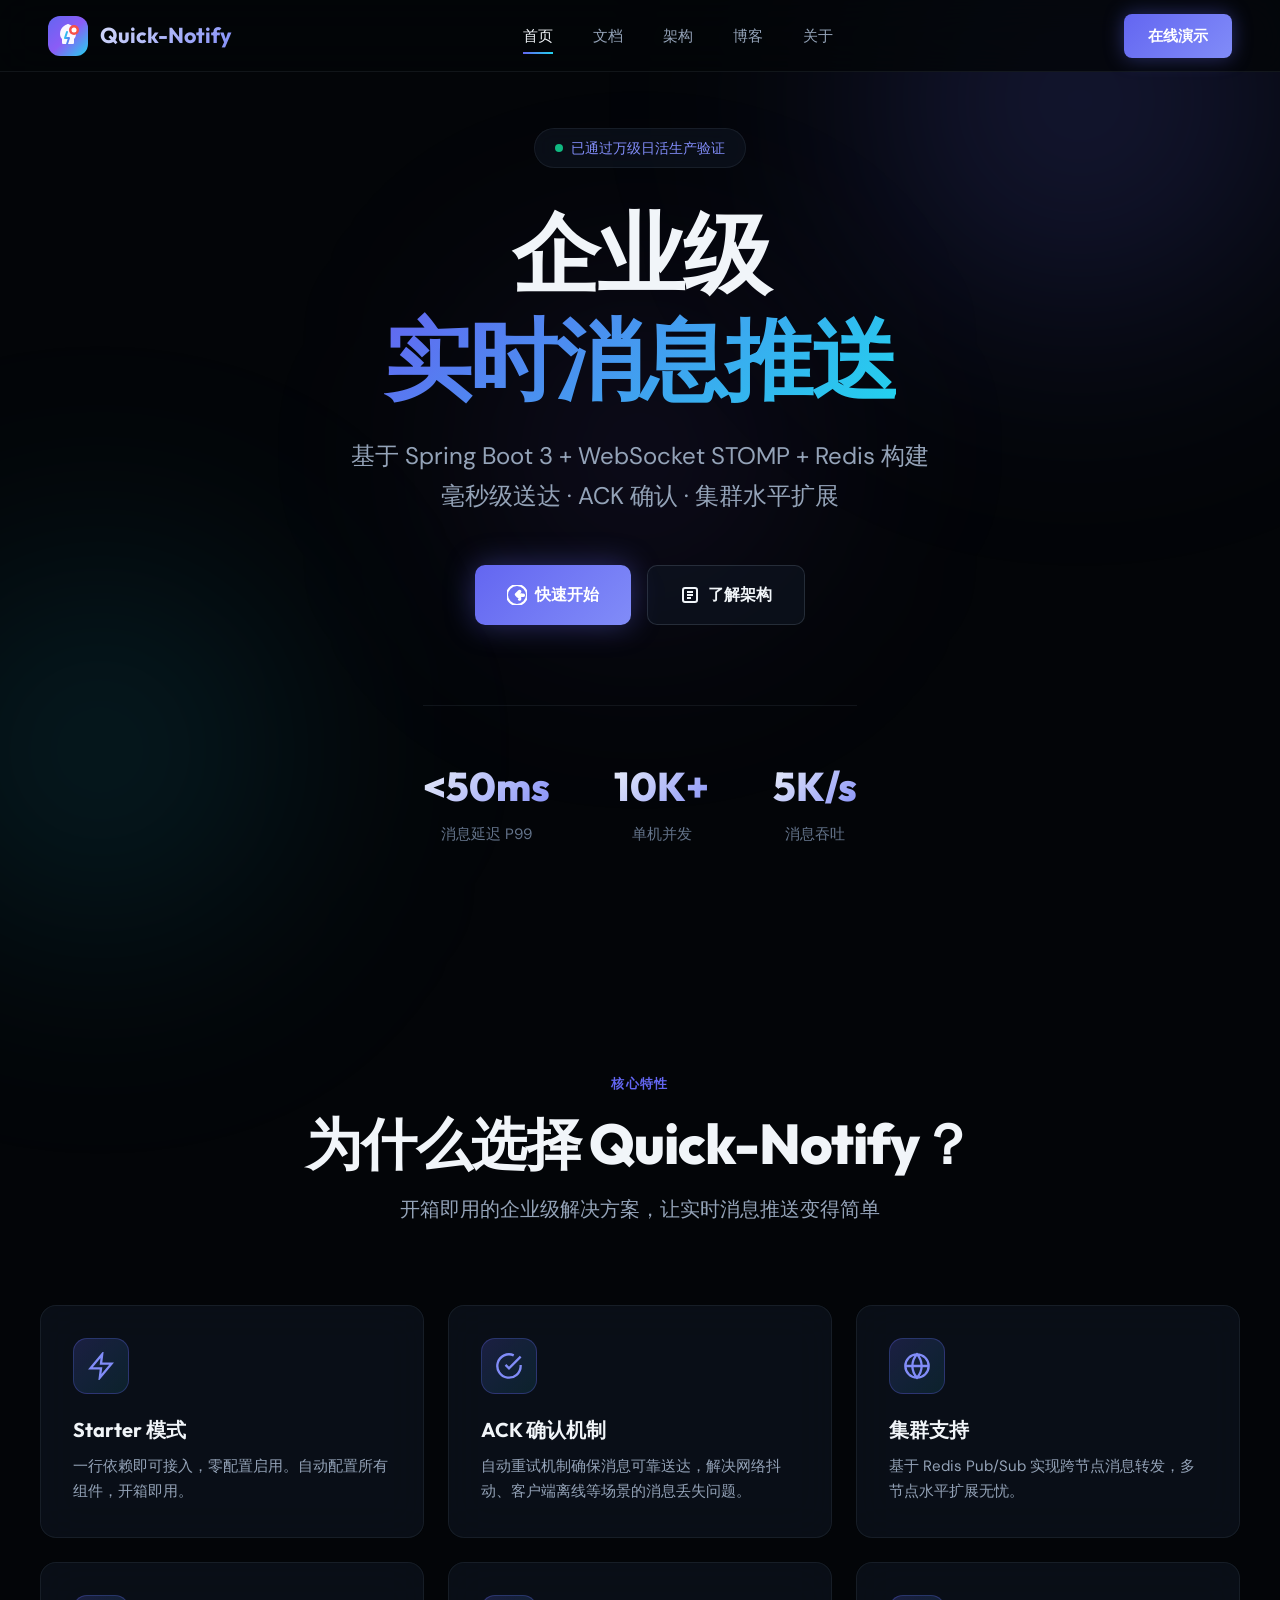
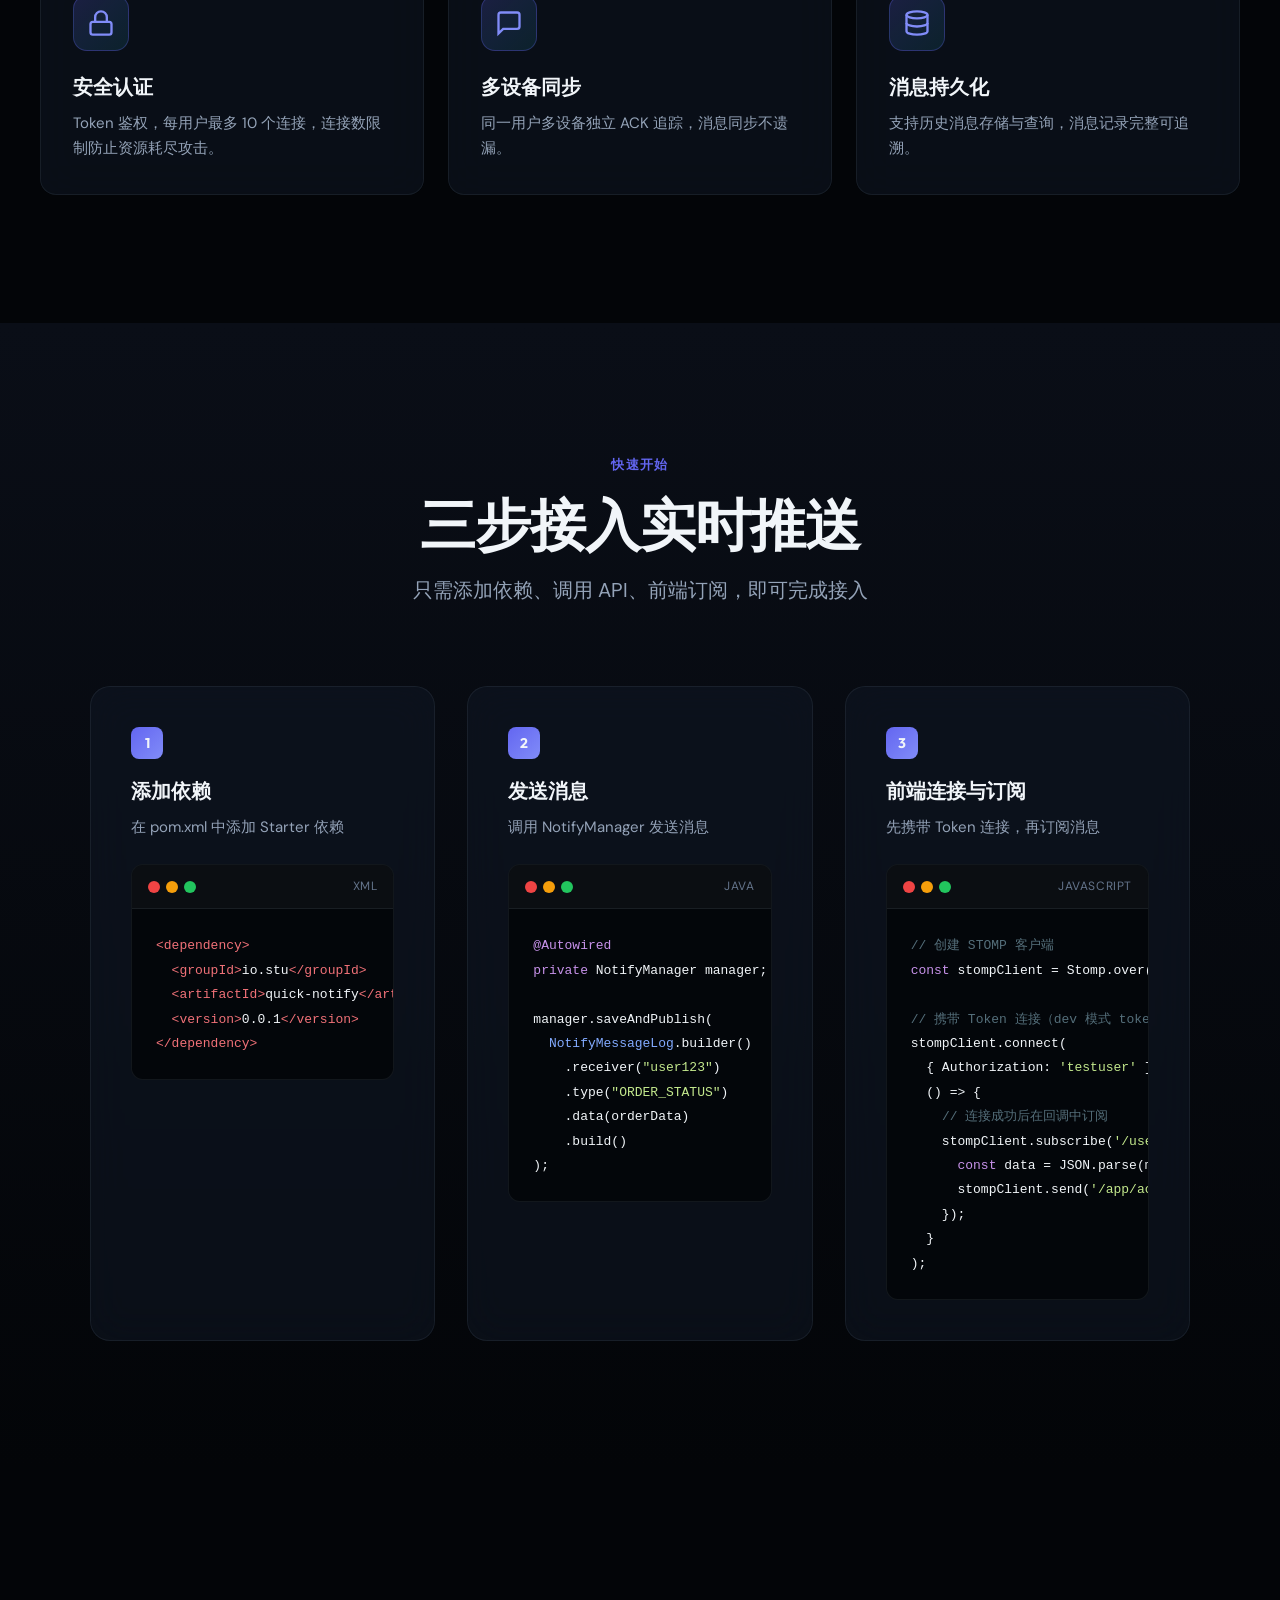
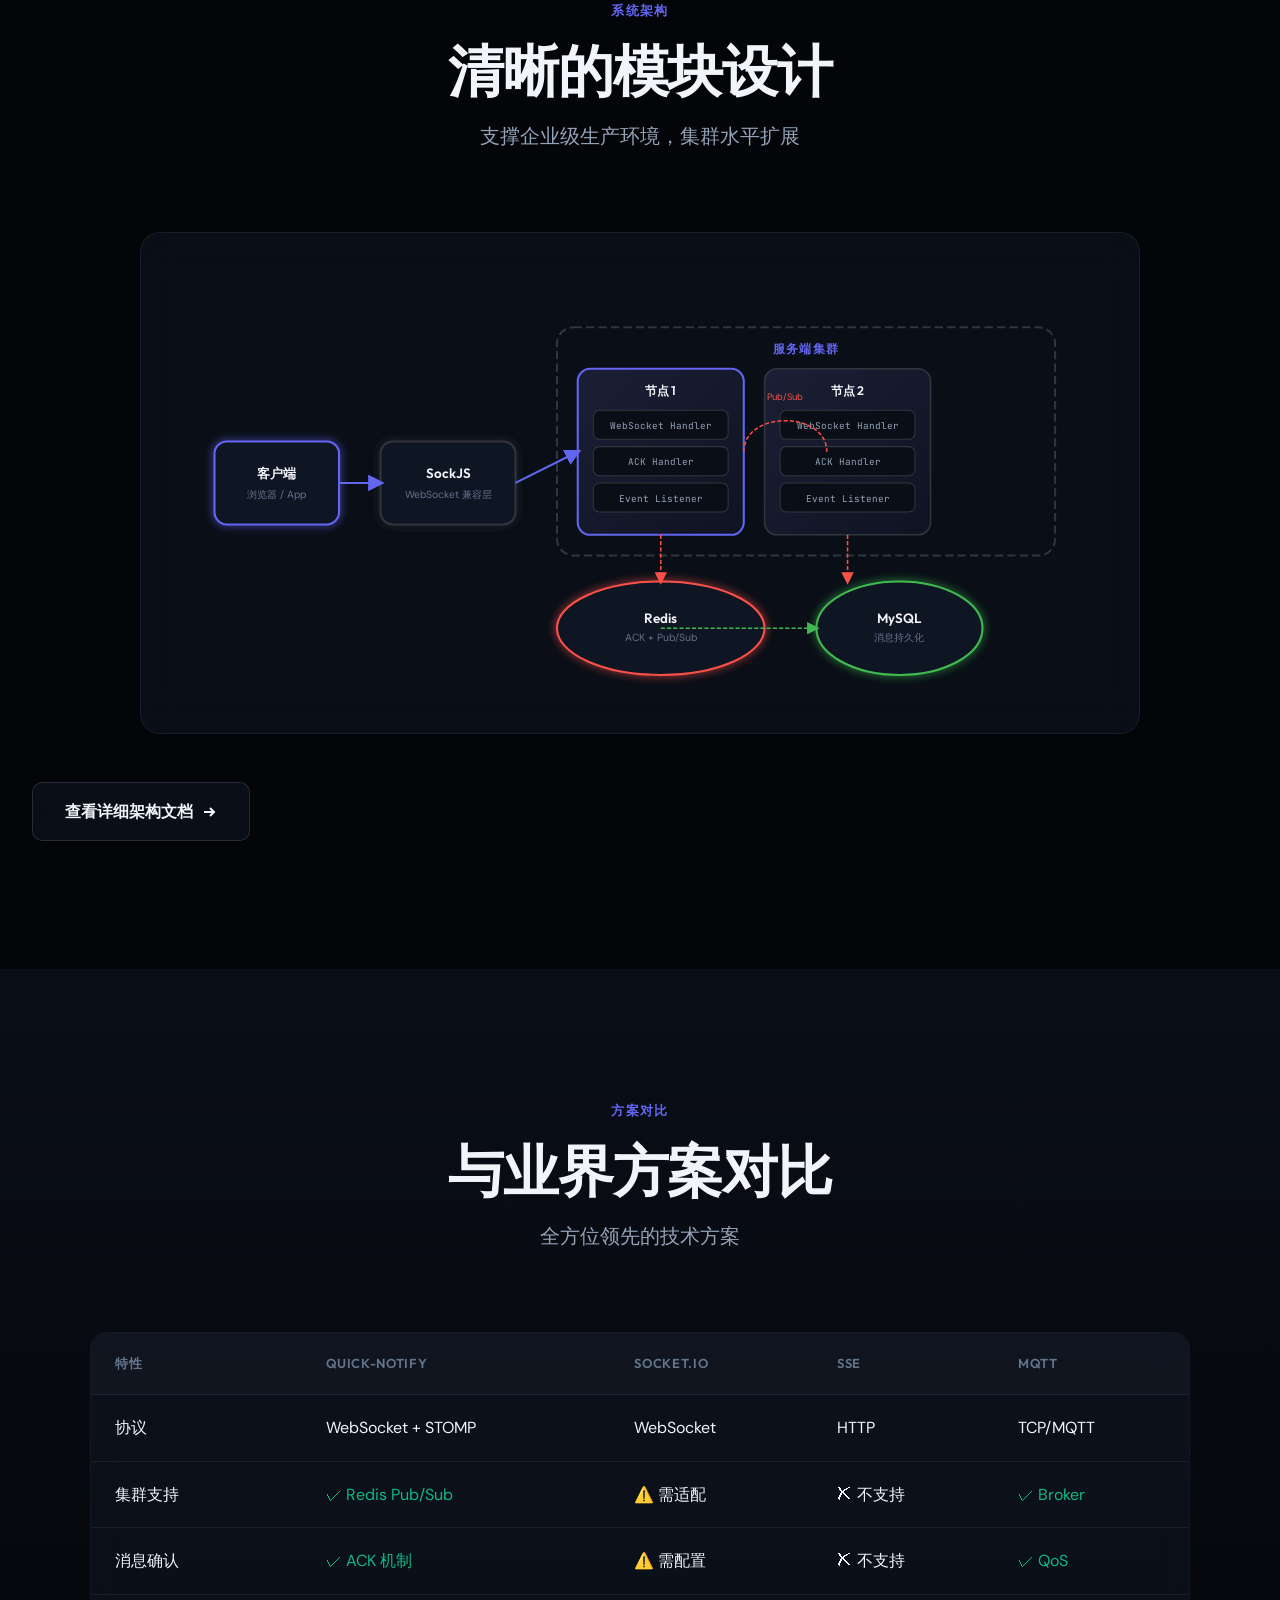
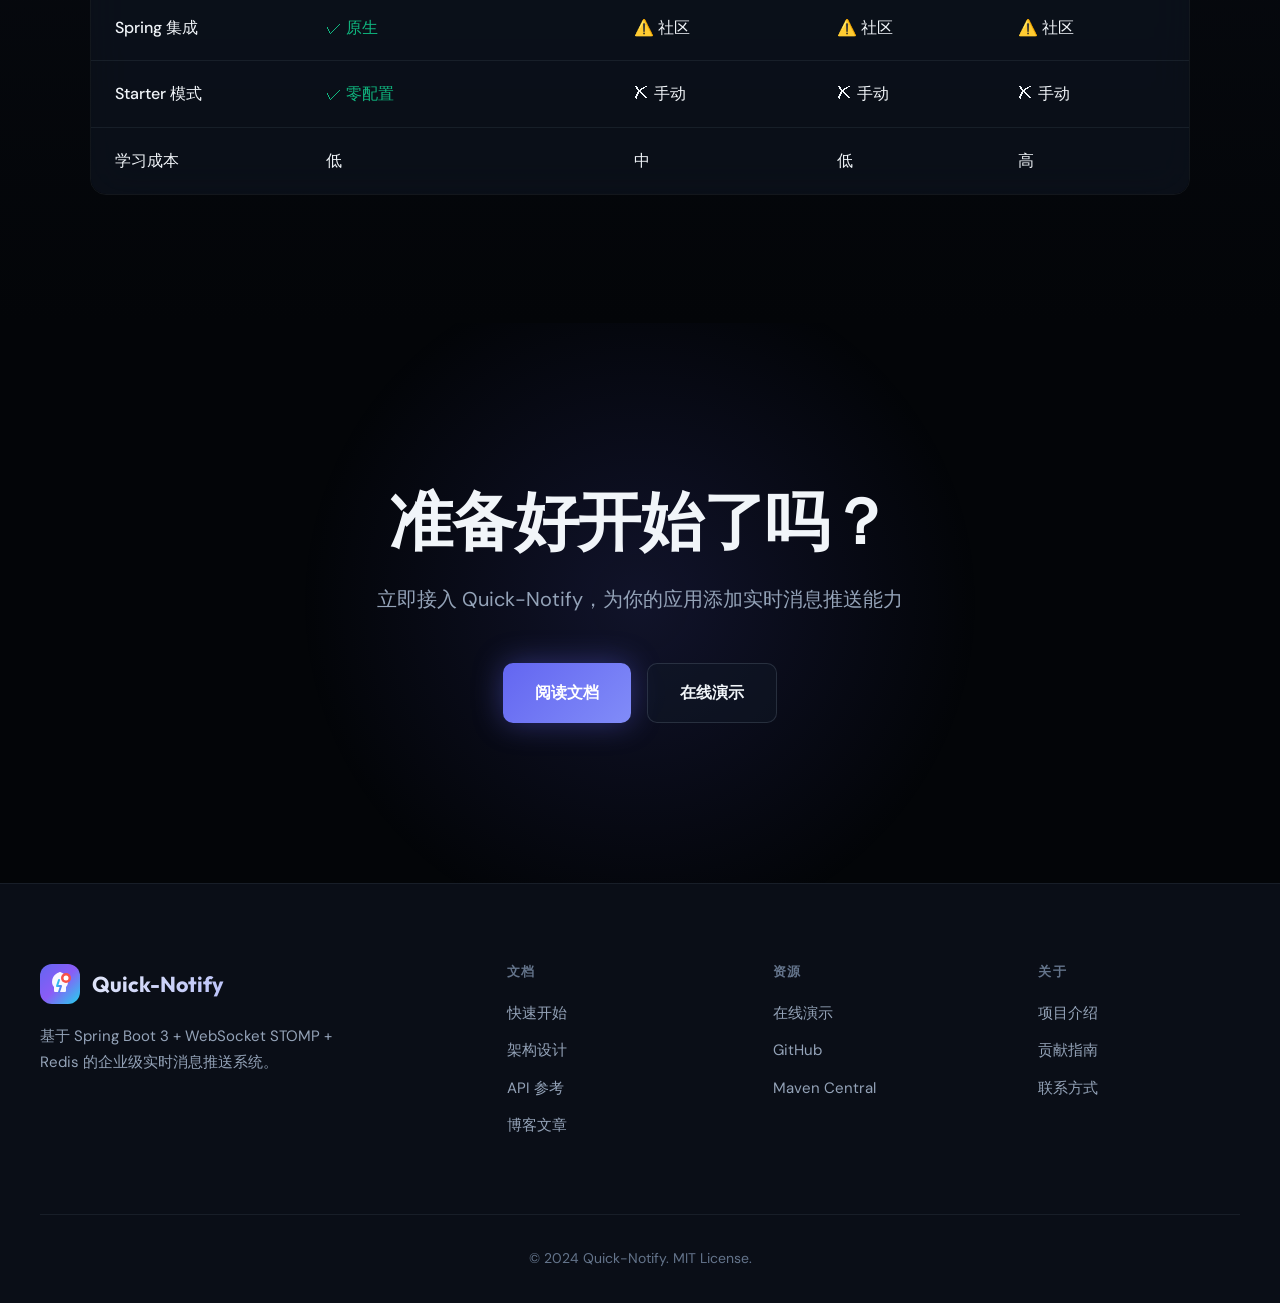
==== commit dfde4eb4: "优化readme.md" ====
--- a/website/index.html
+++ b/website/index.html
@@ -233,19 +233,26 @@
 
             <div class="quick-start-card">
                 <span class="step-number">3</span>
-                <h3 class="feature-title">前端订阅</h3>
-                <p class="feature-desc">通过 STOMP 协议订阅消息</p>
+                <h3 class="feature-title">前端连接与订阅</h3>
+                <p class="feature-desc">先携带 Token 连接，再订阅消息</p>
                 <div class="code-block">
                     <div class="code-header">
                         <div class="code-dots"><span></span><span></span><span></span></div>
                         <span class="code-lang">JavaScript</span>
                     </div>
                     <div class="code-content">
-<pre><code>stompClient.subscribe(
-  <span class="string">'/user/queue/msg'</span>,
-  (msg) => {
-    <span class="keyword">const</span> data = JSON.parse(msg.body);
-    stompClient.send(<span class="string">'/app/ack'</span>, {}, data.id);
+<pre><code><span class="comment">// 创建 STOMP 客户端</span>
+<span class="keyword">const</span> stompClient = Stomp.over(<span class="keyword">new</span> SockJS(<span class="string">'/stomp-ws'</span>));
+
+<span class="comment">// 携带 Token 连接（dev 模式 token 直接作为用户ID）</span>
+stompClient.connect(
+  { Authorization: <span class="string">'testuser'</span> },
+  () => {
+    <span class="comment">// 连接成功后在回调中订阅</span>
+    stompClient.subscribe(<span class="string">'/user/queue/msg'</span>, (msg) => {
+      <span class="keyword">const</span> data = JSON.parse(msg.body);
+      stompClient.send(<span class="string">'/app/ack'</span>, {}, data.id);
+    });
   }
 );</code></pre>
                     </div>
